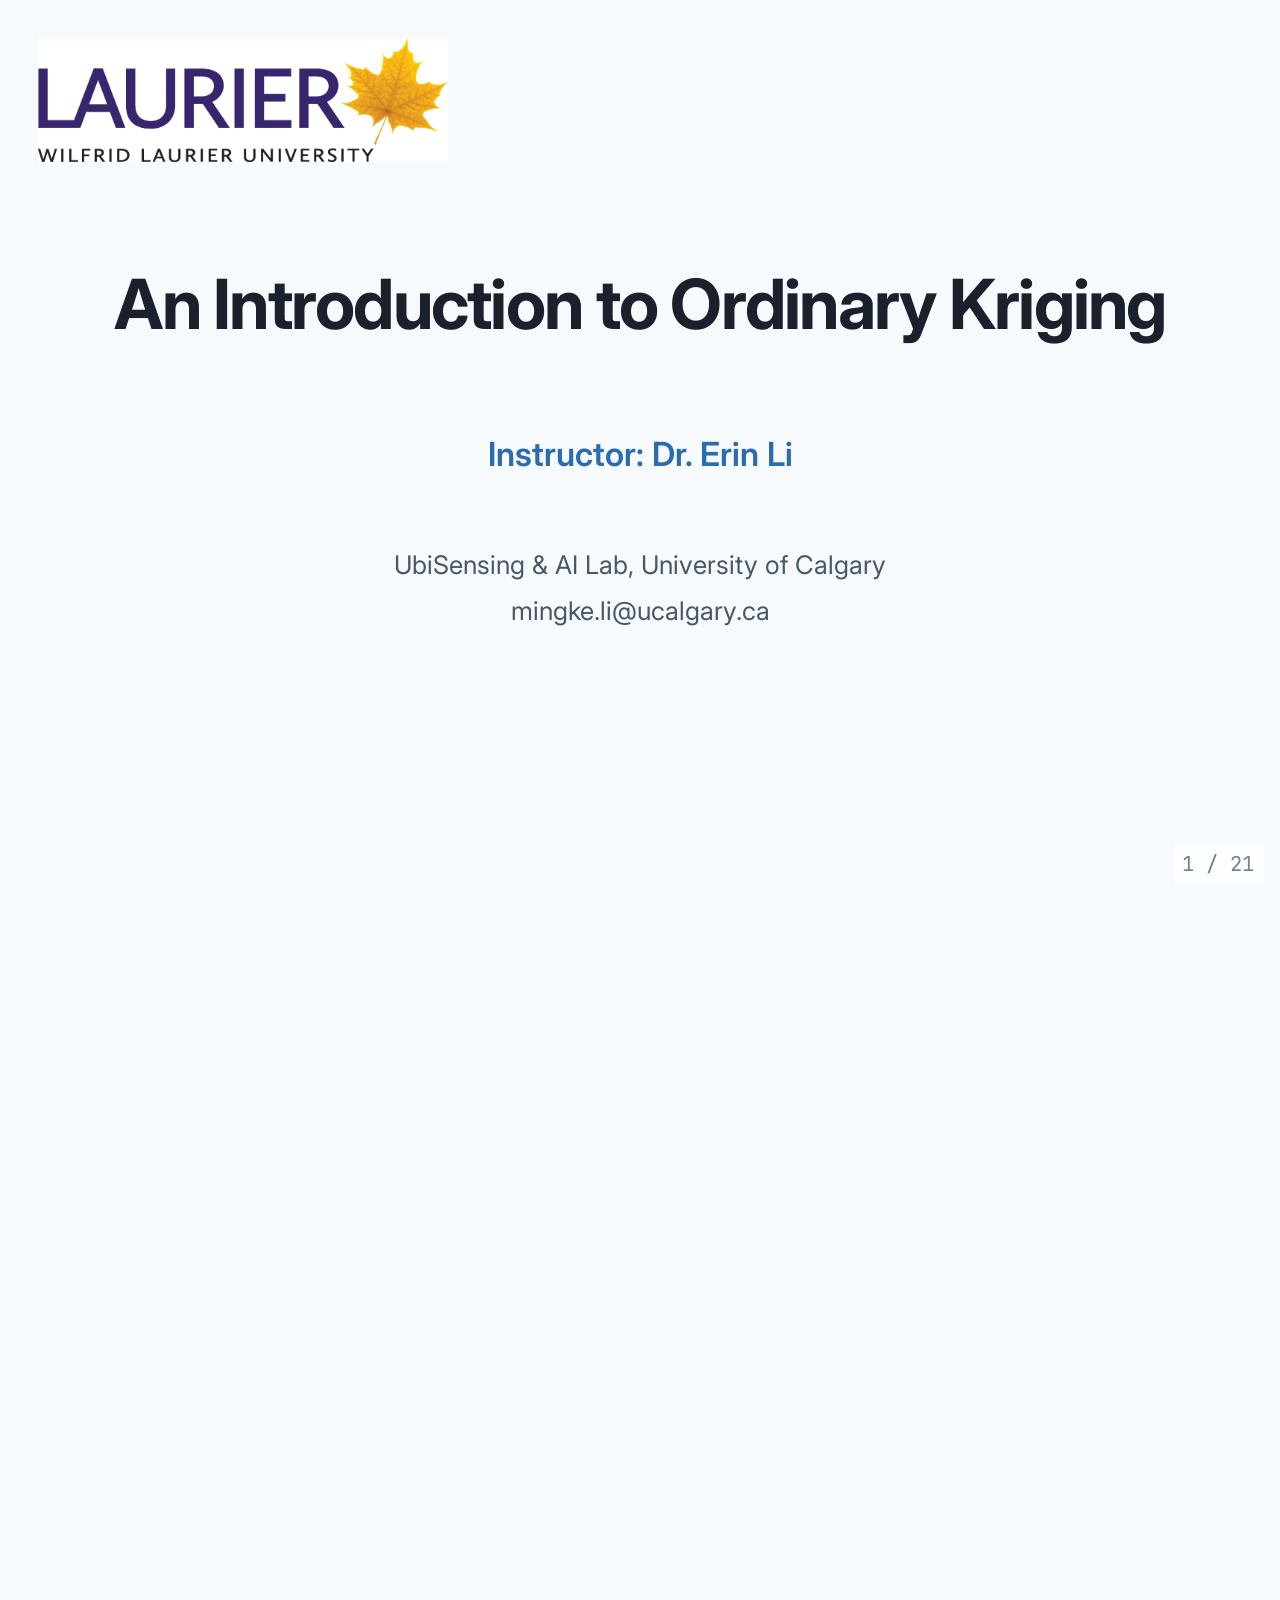
==== index.html @ 5238621f "Match PPTX theme: Inter font, palette (1A202C/2B6CB0/4A5568/F7FAFC), bump smallest fonts ~1.5x" ====
<!doctype html>
<html lang="en">
<head>
<meta charset="utf-8">
<meta name="viewport" content="width=device-width, initial-scale=1">
<title>An Introduction to Ordinary Kriging — Teaching Demo</title>
<link rel="preconnect" href="https://fonts.googleapis.com">
<link rel="preconnect" href="https://fonts.gstatic.com" crossorigin>
<link href="https://fonts.googleapis.com/css2?family=Inter:wght@300;400;500;600;700;800&family=JetBrains+Mono:wght@400;500;600&display=swap" rel="stylesheet">
<link rel="stylesheet" href="lib/theme.css">
<style>
  /* ===========================================
     VIEWPORT FITTING — each slide = one viewport, no scrolling within a slide.
     =========================================== */
  html { scroll-snap-type: y mandatory; scroll-behavior: smooth; }
  html, body { height: 100%; overflow-x: hidden; }

  :root {
    --slide-padding: clamp(2rem, 4vw, 4rem);
    --title-size: clamp(2.8rem, 7vw, 6rem);
    --h2-size: clamp(2.2rem, 4.6vw, 4rem);
    --h3-size: clamp(1.6rem, 2.6vw, 2.3rem);
    --body-size: clamp(1.45rem, 2vw, 2rem);
    --small-size: clamp(1.25rem, 1.6vw, 1.65rem);
    --content-gap: clamp(0.75rem, 1.8vw, 1.8rem);
  }
  body { font-family: 'Inter', sans-serif; font-size: var(--body-size); color: var(--ink); }

  .deck { position: relative; z-index: 2; }
  .slide {
    width: 100vw;
    height: 100vh;
    height: 100dvh;
    padding: var(--slide-padding);
    scroll-snap-align: start;
    display: flex;
    flex-direction: column;
    justify-content: center;
    overflow: hidden;
    position: relative;
  }
  .slide-content {
    flex: 1;
    display: flex;
    flex-direction: column;
    justify-content: center;
    max-height: 100%;
    overflow: hidden;
    gap: var(--content-gap);
  }

  h1.slide-title {
    font-family: 'Inter', sans-serif;
    font-weight: 700;
    font-size: var(--title-size);
    letter-spacing: -0.025em;
    color: var(--ink);
    margin: 0;
  }
  h1.slide-title em { font-style: normal; color: var(--ink); }
  h2.slide-heading {
    font-family: 'Inter', sans-serif;
    font-weight: 700;
    font-size: var(--h2-size);
    letter-spacing: -0.02em;
    color: var(--ink);
    margin: 0;
  }
  .eyebrow {
    font-family: 'Inter', sans-serif;
    font-size: var(--small-size);
    letter-spacing: 0.12em;
    text-transform: uppercase;
    color: var(--accent);
    font-weight: 600;
  }

  /* Bottom-right counter */
  .slide-counter {
    position: fixed;
    bottom: 1rem;
    right: 1rem;
    z-index: 50;
    font-family: 'JetBrains Mono', monospace;
    font-size: var(--small-size);
    color: var(--ink-mute);
    background: rgba(255, 255, 255, 0.7);
    padding: 0.25rem 0.6rem;
    border-radius: 4px;
    pointer-events: none;
  }
  @media (max-height: 500px) { .slide-counter { display: none; } }

  /* Reveal animations */
  .reveal {
    opacity: 0;
    transform: translateY(20px);
    transition: opacity 0.5s ease, transform 0.5s ease;
  }
  .slide.visible .reveal { opacity: 1; transform: translateY(0); }
  .slide.visible .reveal:nth-child(1) { transition-delay: 0.08s; }
  .slide.visible .reveal:nth-child(2) { transition-delay: 0.16s; }
  .slide.visible .reveal:nth-child(3) { transition-delay: 0.24s; }
  .slide.visible .reveal:nth-child(4) { transition-delay: 0.32s; }
  .slide.visible .reveal:nth-child(5) { transition-delay: 0.40s; }
  .slide.visible .reveal:nth-child(6) { transition-delay: 0.48s; }

  @media (prefers-reduced-motion: reduce) {
    html { scroll-behavior: auto; }
    .reveal { transition: opacity 0.2s ease; transform: none; }
  }

  /* Launch button shared style */
  .launch-button {
    display: inline-flex;
    align-items: center;
    gap: 0.5rem;
    font-family: 'Inter', sans-serif;
    font-size: var(--h3-size);
    font-weight: 600;
    background: var(--accent);
    color: var(--paper);
    border: none;
    padding: 0.85rem 1.6rem;
    border-radius: 6px;
    text-decoration: none;
    cursor: pointer;
    transition: transform 0.15s ease, box-shadow 0.15s ease, background 0.15s ease;
    box-shadow: 0 2px 8px rgba(29, 78, 216, 0.2);
  }
  .launch-button:hover {
    background: var(--accent-deep);
    transform: translateY(-2px);
    box-shadow: 0 6px 18px rgba(29, 78, 216, 0.3);
  }
</style>
</head>
<body>
<div class="deck">
  <!-- Slides will be added in tasks 11-21 below -->
  <!-- Slide 1: Title -->
  <section class="slide" id="slide-1">
    <img src="assets/img/laurier_logo.jpg" alt="Wilfrid Laurier University"
         class="reveal"
         style="position: absolute; top: clamp(1.5rem, 3vw, 3rem); left: clamp(1.5rem, 3vw, 3rem); width: clamp(280px, 32vw, 520px); height: auto; z-index: 3;">
    <div class="slide-content" style="align-items: center; text-align: center; justify-content: center;">
      <h1 class="reveal" style="font-family: 'Inter', sans-serif; font-weight: 700; font-size: clamp(2.2rem, 5.4vw, 5.4rem); color: var(--ink); margin: 0; letter-spacing: -0.025em; text-align: center; line-height: 1.1;">
        An Introduction to Ordinary Kriging
      </h1>
      <div class="reveal" style="margin-top: clamp(2.5rem, 5vw, 4.5rem); font-size: clamp(1.5rem, 2.6vw, 2.5rem); color: var(--accent); font-weight: 600;">
        Instructor: Dr. Erin Li
      </div>
      <div class="reveal" style="margin-top: clamp(1.5rem, 3vw, 2.5rem); font-size: clamp(1.3rem, 2vw, 1.9rem); color: var(--ink-soft); line-height: 1.8;">
        UbiSensing &amp; AI Lab, University of Calgary<br>
        mingke.li@ucalgary.ca
      </div>
    </div>
  </section>

  <!-- Slide 2: Hook -->
  <section class="slide" id="slide-2">
    <div class="slide-content" style="flex-direction: row; gap: 3rem; align-items: center;">
      <div style="flex: 1;">
        <h2 class="slide-heading reveal">How do we estimate rainfall where we don't observe it?</h2>
        <p class="reveal" style="font-size: var(--body-size); color: var(--ink-soft); margin-top: 1.2rem;">
          Is it enough to simply use the nearest stations? Should we only rely on distance,
          or are there deeper spatial patterns we need to consider?
        </p>
      </div>
      <div class="reveal" style="flex: 1;">
        <img src="assets/img/slide02_rain_stations.png" alt="Rainfall stations across a region" style="width: 100%; height: auto; max-height: 82vh; object-fit: contain; border-radius: 8px;">
      </div>
    </div>
  </section>

  <!-- Slide 3: Learning Outcomes -->
  <section class="slide" id="slide-3">
    <div class="slide-content">
      <div class="eyebrow reveal">By the end of today's lecture, you'll learn…</div>
      <div style="display: grid; grid-template-columns: repeat(3, 1fr); gap: 2rem; margin-top: 1.5rem;">
        <div class="reveal" style="text-align: center;">
          <img src="assets/img/slide03_what.svg" alt="What" style="width: 80%; max-width: 260px; height: auto;">
          <h3 style="font-family: 'Inter', sans-serif; font-size: var(--h3-size); margin-top: 1rem;">What Ordinary Kriging is</h3>
          <p style="font-size: var(--body-size); color: var(--ink-soft); margin-top: 0.5rem;">Understand the core concept of geostatistical interpolation</p>
        </div>
        <div class="reveal" style="text-align: center;">
          <img src="assets/img/slide03_why.svg" alt="Why" style="width: 80%; max-width: 260px; height: auto;">
          <h3 style="font-family: 'Inter', sans-serif; font-size: var(--h3-size); margin-top: 1rem;">Why we use it</h3>
          <p style="font-size: var(--body-size); color: var(--ink-soft); margin-top: 0.5rem;">See how spatial dependence improves prediction accuracy</p>
        </div>
        <div class="reveal" style="text-align: center;">
          <img src="assets/img/slide03_how.svg" alt="How" style="width: 80%; max-width: 260px; height: auto;">
          <h3 style="font-family: 'Inter', sans-serif; font-size: var(--h3-size); margin-top: 1rem;">How to apply it</h3>
          <p style="font-size: var(--body-size); color: var(--ink-soft); margin-top: 0.5rem;">Learn the workflow from variogram to prediction map</p>
        </div>
      </div>
      <div class="reveal" style="text-align: center; margin-top: 1.5rem; font-size: var(--small-size); color: var(--ink-mute); font-style: italic;">
        ** Lab Assignment 6
      </div>
    </div>
  </section>

  <!-- Slide 4: A Quick Review (IDW) -->
  <section class="slide" id="slide-4">
    <div class="slide-content" style="flex-direction: row; gap: 3rem; align-items: center;">
      <div style="flex: 1.2;">
        <div class="eyebrow reveal">A Quick Review</div>
        <h2 class="slide-heading reveal" style="margin-top: 0.5rem;">Spatial interpolation</h2>
        <p class="reveal" style="font-size: var(--body-size); color: var(--ink-soft); margin-top: 1rem;">
          The process of predicting unknown values at unsampled locations based on
          measurements from known locations.
        </p>
        <p class="reveal" style="font-size: var(--body-size); color: var(--ink-soft); margin-top: 0.8rem;">
          <strong>Deterministic interpolation</strong> estimates unknown values using mathematical rules
          based on nearby observations, relying on distance or smoothness assumptions.
        </p>
        <div class="reveal" style="margin-top: 1.2rem;">
          <div style="font-family: 'Inter', sans-serif; font-size: var(--small-size); letter-spacing: 0.1em; text-transform: uppercase; color: var(--ink-mute);">Common methods</div>
          <ul style="font-size: var(--body-size); color: var(--ink); margin-top: 0.4rem;">
            <li>Nearest Neighbor</li>
            <li>Bilinear</li>
            <li><strong>Inverse Distance Weighting (IDW)</strong> — Our baseline method</li>
          </ul>
          <div style="margin-top: 0.8rem; font-size: var(--small-size); color: var(--ink-mute); font-style: italic;">
            * IDW key assumption: distance alone determines similarity
          </div>
        </div>
      </div>
      <div class="reveal" style="flex: 1;">
        <img src="assets/img/slide04_idw.png" alt="IDW interpolation diagram" style="width: 100%; height: auto; max-height: 78vh; object-fit: contain;">
      </div>
    </div>
  </section>

  <!-- Slide 5: Why Distance Alone Is Not Enough -->
  <section class="slide" id="slide-5">
    <div class="slide-content" style="align-items: center; text-align: center;">
      <h2 class="slide-heading reveal">Why distance alone is not enough</h2>
      <div class="reveal" style="margin-top: 1.5rem;">
        <img src="assets/img/slide05_why_not.png" alt="Distance vs. similarity counter-example" style="max-width: 100%; max-height: 82vh; height: auto; object-fit: contain;">
      </div>
    </div>
  </section>

  <!-- Slide 6: What Is Kriging? (Origins) -->
  <section class="slide" id="slide-6">
    <div class="slide-content" style="flex-direction: row; gap: 3rem; align-items: center;">
      <div style="flex: 1.2;">
        <div class="eyebrow reveal">What is Kriging?</div>
        <h2 class="slide-heading reveal" style="margin-top: 0.5rem;">A method born from mining geostatistics</h2>
        <p class="reveal" style="font-size: var(--body-size); color: var(--ink-soft); margin-top: 1.2rem;">
          <strong>Origins:</strong> Named after Danie G. Krige, a South African mining engineer in the 1950s
          who developed it to estimate gold ore grades from sparse samples.
        </p>
        <p class="reveal" style="font-size: var(--body-size); color: var(--ink-soft); margin-top: 0.8rem;">
          Where IDW asks <em>how far away</em> each point is, Kriging asks <em>how spatially
          related</em> they are, <em>how similar</em> they are statistically, and how weights
          should be optimized to minimize prediction error.
        </p>
      </div>
      <div class="reveal" style="flex: 1;">
        <img src="assets/img/slide06_krige.jpg" alt="Danie Krige portrait or mining context" style="width: 100%; max-height: 78vh; height: auto; object-fit: contain;">
      </div>
    </div>
  </section>

  <!-- Slide 7: BLUP -->
  <section class="slide" id="slide-7">
    <div class="slide-content">
      <div class="eyebrow reveal">Kriging as BLUP</div>
      <h2 class="slide-heading reveal" style="margin-top: 0.4rem;">Best Linear Unbiased Prediction</h2>
      <p class="reveal" style="font-size: var(--body-size); color: var(--ink-soft); margin-top: 0.8rem; max-width: 70ch;">
        Kriging minimizes prediction error variance. Among all possible linear unbiased
        estimators, kriging gives the most precise estimate.
      </p>
      <div style="display: grid; grid-template-columns: repeat(3, 1fr); gap: 1.5rem; margin-top: 2rem;">
        <div class="reveal" style="padding: 1.5rem; background: var(--paper-soft); border-left: 3px solid var(--accent);">
          <div style="font-family: 'Inter', sans-serif; font-size: var(--h2-size); color: var(--accent); font-weight: 500;">Best</div>
          <p style="font-size: var(--body-size); color: var(--ink-soft); margin-top: 0.5rem;">
            Minimizes prediction error variance.
          </p>
        </div>
        <div class="reveal" style="padding: 1.5rem; background: var(--paper-soft); border-left: 3px solid var(--accent);">
          <div style="font-family: 'Inter', sans-serif; font-size: var(--h2-size); color: var(--accent); font-weight: 500;">Linear</div>
          <p style="font-size: var(--body-size); color: var(--ink-soft); margin-top: 0.5rem;">
            Prediction is a weighted sum of observed values, so Kriging remains
            mathematically interpretable.
          </p>
        </div>
        <div class="reveal" style="padding: 1.5rem; background: var(--paper-soft); border-left: 3px solid var(--accent);">
          <div style="font-family: 'Inter', sans-serif; font-size: var(--h2-size); color: var(--accent); font-weight: 500;">Unbiased</div>
          <p style="font-size: var(--body-size); color: var(--ink-soft); margin-top: 0.5rem;">
            Expected prediction error is zero — Kriging is statistically fair on average.
          </p>
        </div>
      </div>
    </div>
  </section>

  <!-- Slide 8: Ordinary Kriging Core Assumption -->
  <section class="slide" id="slide-8">
    <div class="slide-content">
      <div class="eyebrow reveal">Ordinary Kriging — Core Assumption</div>
      <h2 class="slide-heading reveal" style="margin-top: 0.4rem;">Unknown but constant local mean</h2>
      <p class="reveal" style="font-size: var(--body-size); color: var(--ink-soft); margin-top: 1rem; max-width: 75ch;">
        Ordinary Kriging assumes that within the local neighborhood of prediction, the
        underlying mean is constant but unknown.
      </p>
      <div style="display: grid; grid-template-columns: 1fr 1fr; gap: 2rem; margin-top: 1.5rem;">
        <div class="reveal" style="padding: 1.5rem; background: var(--paper-soft); border-radius: 6px;">
          <div style="font-family: 'JetBrains Mono', monospace; font-size: var(--h3-size); color: var(--accent-deep); text-align: center;">
            Z(s) = μ + ε(s)
          </div>
          <div style="font-size: var(--small-size); color: var(--ink-mute); margin-top: 1rem; line-height: 1.7;">
            <div><strong>Z(s)</strong> — observed value at location s</div>
            <div><strong>μ</strong> — unknown but locally constant mean</div>
            <div><strong>ε(s)</strong> — spatially correlated random component</div>
          </div>
        </div>
        <div class="reveal" style="font-size: var(--body-size); color: var(--ink-soft);">
          <p>
            Ordinary Kriging assumes <strong>local stability</strong> without requiring
            <strong>global uniformity</strong>. It avoids the unrealistic assumption of
            Simple Kriging (known global mean), while also avoiding the complexity of
            Universal Kriging (explicit trend modeling).
          </p>
        </div>
      </div>
    </div>
  </section>

  <!-- Slide 9: When Ordinary Kriging Is Appropriate -->
  <section class="slide" id="slide-9">
    <div class="slide-content">
      <h2 class="slide-heading reveal">When Ordinary Kriging is appropriate</h2>
      <div style="display: grid; grid-template-columns: repeat(2, 1fr); gap: 1.5rem; margin-top: 1.5rem;">
        <div class="reveal" style="padding: 1.2rem; background: var(--paper-soft); border-left: 3px solid var(--accent);">
          <div style="font-family: 'Inter', sans-serif; font-size: var(--h3-size); color: var(--accent); font-weight: 500;">A. Spatial autocorrelation exists</div>
          <p style="font-size: var(--body-size); color: var(--ink-soft); margin-top: 0.5rem;">
            Nearby points should be more similar than distant points.
          </p>
        </div>
        <div class="reveal" style="padding: 1.2rem; background: var(--paper-soft); border-left: 3px solid var(--accent);">
          <div style="font-family: 'Inter', sans-serif; font-size: var(--h3-size); color: var(--accent); font-weight: 500;">B. No strong large-scale trend</div>
          <p style="font-size: var(--body-size); color: var(--ink-soft); margin-top: 0.5rem;">
            A major directional trend (e.g., temperature decreasing steadily with altitude)
            will make Ordinary Kriging underperform.
          </p>
        </div>
        <div class="reveal" style="padding: 1.2rem; background: var(--paper-soft); border-left: 3px solid var(--accent);">
          <div style="font-family: 'Inter', sans-serif; font-size: var(--h3-size); color: var(--accent); font-weight: 500;">C. Sufficient sample density</div>
          <p style="font-size: var(--body-size); color: var(--ink-soft); margin-top: 0.5rem;">
            A meaningful variogram requires enough data to estimate spatial dependence reliably.
          </p>
        </div>
        <div class="reveal" style="padding: 1.2rem; background: var(--paper-soft); border-left: 3px solid var(--accent);">
          <div style="font-family: 'Inter', sans-serif; font-size: var(--h3-size); color: var(--accent); font-weight: 500;">D. Continuous variables</div>
          <p style="font-size: var(--body-size); color: var(--ink-soft); margin-top: 0.5rem;">
            Designed for continuous numeric variables (rainfall, temperature, soil moisture).
          </p>
        </div>
      </div>
    </div>
  </section>

  <!-- Slide 10: Quick Test (click-reveal) -->
  <section class="slide" id="slide-10">
    <div class="slide-content">
      <h2 class="slide-heading reveal">Quick test: would Ordinary Kriging work here?</h2>
      <div class="reveal" id="quick-test-wrap" style="cursor: pointer; margin-top: 1rem;">
        <table class="quick-test" style="width: 100%; border-collapse: collapse; font-size: var(--body-size);">
          <thead>
            <tr style="border-bottom: 2px solid var(--rule);">
              <th style="text-align: left; padding: 0.7rem; color: var(--ink-mute); font-weight: 600;">Scenario</th>
              <th style="text-align: left; padding: 0.7rem 1rem; color: var(--ink-mute); font-weight: 600; width: 7rem;">Ordinary Kriging?</th>
              <th style="text-align: left; padding: 0.7rem; color: var(--ink-mute); font-weight: 600;">Why</th>
            </tr>
          </thead>
          <tbody>
            <tr data-row="0" style="border-bottom: 1px solid var(--rule-soft);">
              <td style="padding: 0.7rem;">Regional temperature with altitude trend</td>
              <td class="qt-answer" style="padding: 0.7rem 1rem; color: #b91c1c; font-weight: 600; opacity: 0; visibility: hidden;">No</td>
              <td class="qt-why" style="padding: 0.7rem; color: var(--ink-soft); opacity: 0; visibility: hidden;">Strong altitude trend violates stationarity</td>
            </tr>
            <tr data-row="1" style="border-bottom: 1px solid var(--rule-soft);">
              <td style="padding: 0.7rem;">Land cover class</td>
              <td class="qt-answer" style="padding: 0.7rem 1rem; color: #b91c1c; font-weight: 600; opacity: 0; visibility: hidden;">No</td>
              <td class="qt-why" style="padding: 0.7rem; color: var(--ink-soft); opacity: 0; visibility: hidden;">Categorical variable rather than continuous</td>
            </tr>
            <tr data-row="2" style="border-bottom: 1px solid var(--rule-soft);">
              <td style="padding: 0.7rem;">Rainfall of a province with 3 weather stations</td>
              <td class="qt-answer" style="padding: 0.7rem 1rem; color: #b91c1c; font-weight: 600; opacity: 0; visibility: hidden;">No</td>
              <td class="qt-why" style="padding: 0.7rem; color: var(--ink-soft); opacity: 0; visibility: hidden;">Sample density too sparse for a reliable variogram</td>
            </tr>
            <tr data-row="3" style="border-bottom: 1px solid var(--rule-soft);">
              <td style="padding: 0.7rem;">Species presence / absence</td>
              <td class="qt-answer" style="padding: 0.7rem 1rem; color: #b91c1c; font-weight: 600; opacity: 0; visibility: hidden;">No</td>
              <td class="qt-why" style="padding: 0.7rem; color: var(--ink-soft); opacity: 0; visibility: hidden;">Binary variable rather than continuous</td>
            </tr>
            <tr data-row="4" style="border-bottom: 1px solid var(--rule-soft);">
              <td style="padding: 0.7rem;">Soil nutrients in an agricultural field</td>
              <td class="qt-answer" style="padding: 0.7rem 1rem; color: #15803d; font-weight: 600; opacity: 0; visibility: hidden;">Yes</td>
              <td class="qt-why" style="padding: 0.7rem; color: var(--ink-soft); opacity: 0; visibility: hidden;">Continuous, spatially autocorrelated, local mean plausible</td>
            </tr>
            <tr data-row="5">
              <td style="padding: 0.7rem;">Daily rainfall in one watershed</td>
              <td class="qt-answer" style="padding: 0.7rem 1rem; color: #15803d; font-weight: 600; opacity: 0; visibility: hidden;">Yes</td>
              <td class="qt-why" style="padding: 0.7rem; color: var(--ink-soft); opacity: 0; visibility: hidden;">Continuous, spatially autocorrelated, local mean plausible</td>
            </tr>
          </tbody>
        </table>
        <div id="quick-test-status" style="margin-top: 0.8rem; font-size: var(--small-size); color: var(--ink-mute); font-style: italic;">
          Click table to reveal answers — 0 / 6
        </div>
      </div>
    </div>
  </section>

  <!-- Slide 11: Step 1 — Data Exploration -->
  <section class="slide" id="slide-11">
    <div class="slide-content">
      <div class="eyebrow reveal">Step-by-Step Ordinary Kriging Workflow</div>
      <h2 class="slide-heading reveal" style="margin-top: 0.4rem;">Step 1 — Data exploration</h2>
      <p class="reveal" style="font-size: var(--body-size); color: var(--ink-soft); margin-top: 0.8rem;">
        Before kriging, thoroughly inspect the data to verify its assumptions.
      </p>
      <div style="display: grid; grid-template-columns: 1.7fr 1fr; gap: 2rem; margin-top: 1.2rem;">
        <table class="reveal" style="width: 100%; border-collapse: collapse; font-size: var(--body-size);">
          <thead>
            <tr style="border-bottom: 2px solid var(--rule);">
              <th style="text-align: left; padding: 0.6rem; color: var(--ink-mute); font-weight: 600;">Question</th>
              <th style="text-align: left; padding: 0.6rem; color: var(--ink-mute); font-weight: 600;">Why it matters</th>
            </tr>
          </thead>
          <tbody>
            <tr style="border-bottom: 1px solid var(--rule-soft);">
              <td style="padding: 0.55rem;">Are values continuous numeric data?</td>
              <td style="padding: 0.55rem; color: var(--ink-soft);">Kriging is designed for continuous variables</td>
            </tr>
            <tr style="border-bottom: 1px solid var(--rule-soft);">
              <td style="padding: 0.55rem;">Are there outliers?</td>
              <td style="padding: 0.55rem; color: var(--ink-soft);">Outliers can distort the variogram</td>
            </tr>
            <tr style="border-bottom: 1px solid var(--rule-soft);">
              <td style="padding: 0.55rem;">Is the distribution highly skewed?</td>
              <td style="padding: 0.55rem; color: var(--ink-soft);">Transformation may be needed</td>
            </tr>
            <tr style="border-bottom: 1px solid var(--rule-soft);">
              <td style="padding: 0.55rem;">Is there a spatial trend?</td>
              <td style="padding: 0.55rem; color: var(--ink-soft);">Strong trend may require universal kriging</td>
            </tr>
            <tr>
              <td style="padding: 0.55rem;">Are points clustered?</td>
              <td style="padding: 0.55rem; color: var(--ink-soft);">Clustering affects weights and variogram estimation</td>
            </tr>
          </tbody>
        </table>
        <div class="reveal" style="padding: 1.2rem; background: var(--paper-soft); border-radius: 6px;">
          <div style="font-family: 'Inter', sans-serif; font-size: var(--small-size); letter-spacing: 0.12em; text-transform: uppercase; color: var(--ink-mute);">Typical tools</div>
          <ul style="font-size: var(--body-size); color: var(--ink); margin-top: 0.6rem; padding-left: 1.2rem;">
            <li>Histogram</li>
            <li>Summary statistics</li>
            <li>Point map</li>
            <li>Trend analysis</li>
            <li>Outlier detection</li>
          </ul>
        </div>
      </div>
    </div>
  </section>

  <!-- Slide 12: Step 2 intuition -->
  <section class="slide" id="slide-12">
    <div class="slide-content" style="align-items: center; text-align: center;">
      <div class="eyebrow reveal">Step-by-Step Ordinary Kriging Workflow</div>
      <h2 class="slide-heading reveal" style="margin-top: 0.4rem;">Step 2 — Empirical semivariogram</h2>
      <p class="reveal" style="font-size: var(--body-size); color: var(--ink-soft); margin-top: 1.2rem; max-width: 60ch;">
        If two locations are close, their values should usually be more similar — lower
        semivariance. As distance increases, values become less similar, and semivariance
        tends to increase.
      </p>
      <p class="reveal" style="font-size: var(--body-size); color: var(--ink-soft); margin-top: 0.8rem; max-width: 60ch; font-style: italic;">
        That relationship becomes the statistical foundation for how Kriging assigns weights.
      </p>
    </div>
  </section>

  <!-- Slide 13: Anatomy — Nugget / Range / Sill -->
  <section class="slide" id="slide-13">
    <div class="slide-content">
      <h2 class="slide-heading reveal">Anatomy of an empirical semivariogram</h2>
      <div style="display: grid; grid-template-columns: 1.3fr 1fr; gap: 2rem; margin-top: 1.2rem; align-items: center;">
        <div class="reveal">
          <img src="assets/img/slide13_anatomy.png" alt="Semivariogram with nugget, range, sill labeled" style="width: 100%; max-height: 75vh; object-fit: contain;">
        </div>
        <div style="display: flex; flex-direction: column; gap: 0.8rem;">
          <div class="reveal" style="padding: 1rem; background: var(--paper-soft); border-left: 3px solid var(--accent);">
            <div style="font-family: 'Inter', sans-serif; font-size: var(--h3-size); color: var(--accent); font-weight: 500;">Nugget</div>
            <p style="font-size: var(--body-size); color: var(--ink-soft); margin-top: 0.3rem;">
              Value at or near origin (h=0). Represents measurement error or microscale variation.
            </p>
          </div>
          <div class="reveal" style="padding: 1rem; background: var(--paper-soft); border-left: 3px solid var(--accent);">
            <div style="font-family: 'Inter', sans-serif; font-size: var(--h3-size); color: var(--accent); font-weight: 500;">Range</div>
            <p style="font-size: var(--body-size); color: var(--ink-soft); margin-top: 0.3rem;">
              Distance where the curve levels off. Beyond this distance, points are effectively uncorrelated.
            </p>
          </div>
          <div class="reveal" style="padding: 1rem; background: var(--paper-soft); border-left: 3px solid var(--accent);">
            <div style="font-family: 'Inter', sans-serif; font-size: var(--h3-size); color: var(--accent); font-weight: 500;">Sill</div>
            <p style="font-size: var(--body-size); color: var(--ink-soft); margin-top: 0.3rem;">
              Plateau value. Approximate total variance of the data.
            </p>
          </div>
        </div>
      </div>
    </div>
  </section>

  <!-- Slide 14: 3×3 Worked Example launch -->
  <section class="slide" id="slide-14">
    <div class="slide-content">
      <div class="eyebrow reveal">Worked example</div>
      <h2 class="slide-heading reveal" style="margin-top: 0.4rem;">A 3×3 rainfall grid, calculated by hand</h2>
      <div style="display: grid; grid-template-columns: 1fr 1fr; gap: 3rem; margin-top: 1.5rem; align-items: center;">
        <!-- Static SVG 3×3 grid with the lecture values 14/16/18, 12/14/17, 10/13/15 -->
        <div class="reveal" style="display: flex; justify-content: center;">
          <svg viewBox="0 0 240 240" width="100%" style="max-width: 360px; background: var(--paper-soft); border: 1px solid var(--rule);">
            <g font-family="Manrope, sans-serif" font-size="32" font-weight="500" text-anchor="middle" fill="var(--ink)">
              <rect x="0"   y="0"   width="80" height="80" fill="var(--paper)" stroke="var(--rule)" stroke-width="1"/>
              <text x="40" y="50">14</text>
              <rect x="80"  y="0"   width="80" height="80" fill="var(--paper)" stroke="var(--rule)" stroke-width="1"/>
              <text x="120" y="50">16</text>
              <rect x="160" y="0"   width="80" height="80" fill="var(--paper)" stroke="var(--rule)" stroke-width="1"/>
              <text x="200" y="50">18</text>
              <rect x="0"   y="80"  width="80" height="80" fill="var(--paper)" stroke="var(--rule)" stroke-width="1"/>
              <text x="40" y="130">12</text>
              <rect x="80"  y="80"  width="80" height="80" fill="var(--paper)" stroke="var(--rule)" stroke-width="1"/>
              <text x="120" y="130">14</text>
              <rect x="160" y="80"  width="80" height="80" fill="var(--paper)" stroke="var(--rule)" stroke-width="1"/>
              <text x="200" y="130">17</text>
              <rect x="0"   y="160" width="80" height="80" fill="var(--paper)" stroke="var(--rule)" stroke-width="1"/>
              <text x="40" y="210">10</text>
              <rect x="80"  y="160" width="80" height="80" fill="var(--paper)" stroke="var(--rule)" stroke-width="1"/>
              <text x="120" y="210">13</text>
              <rect x="160" y="160" width="80" height="80" fill="var(--paper)" stroke="var(--rule)" stroke-width="1"/>
              <text x="200" y="210">15</text>
            </g>
          </svg>
        </div>
        <div>
          <p class="reveal" style="font-size: var(--body-size); color: var(--ink-soft);">
            Let's walk through the calculation pair-by-pair: enumerate horizontal pairs,
            vertical pairs, then diagonal pairs at h=√2 and h=2, compute γ(h), and place
            each point on the semivariogram.
          </p>
          <p class="reveal" style="font-size: var(--small-size); color: var(--ink-mute); margin-top: 0.6rem; font-style: italic;">
            Each grid cell is 1 unit apart.
          </p>
          <div class="reveal" style="margin-top: 1.5rem;">
            <a href="three.html" target="_blank" rel="noopener" class="launch-button">
              Launch 3×3 walkthrough →
            </a>
          </div>
        </div>
      </div>
    </div>
  </section>

  <!-- Slide 15: Step 3 — Fit Theoretical Semivariogram Model + 10×10 launch -->
  <section class="slide" id="slide-15">
    <div class="slide-content">
      <div class="eyebrow reveal">Step-by-Step Ordinary Kriging Workflow</div>
      <h2 class="slide-heading reveal" style="margin-top: 0.4rem;">Step 3 — Fit a theoretical semivariogram model</h2>
      <p class="reveal" style="font-size: var(--body-size); color: var(--ink-soft); margin-top: 0.6rem;">
        An empirical semivariogram is a scatter of observed γ values — for Kriging we need
        a smooth, mathematically defined curve.
      </p>
      <div style="display: grid; grid-template-columns: repeat(3, 1fr); gap: 1.2rem; margin-top: 1.5rem;">
        <!-- Spherical -->
        <div class="reveal" style="padding: 1rem; background: var(--paper-soft); border-radius: 6px;">
          <div style="display: flex; justify-content: space-between; align-items: center;">
            <div style="font-family: 'Inter', sans-serif; font-size: var(--h3-size); color: var(--accent); font-weight: 500;">Spherical</div>
            <svg viewBox="0 0 80 40" width="80" height="40" aria-hidden="true">
              <!-- Spherical: rises then caps -->
              <path d="M 4 36 Q 16 12 38 8 L 76 8" fill="none" stroke="var(--accent)" stroke-width="1.5" stroke-linecap="round"/>
            </svg>
          </div>
          <div style="font-size: var(--small-size); color: var(--ink-mute); letter-spacing: 0.08em; text-transform: uppercase; margin-top: 0.5rem;">Best used when</div>
          <ul style="font-size: var(--body-size); color: var(--ink-soft); margin-top: 0.4rem; padding-left: 1.1rem; line-height: 1.4;">
            <li>Spatial similarity decreases steadily then stops beyond a certain distance</li>
            <li>General-purpose environmental data</li>
          </ul>
        </div>
        <!-- Exponential -->
        <div class="reveal" style="padding: 1rem; background: var(--paper-soft); border-radius: 6px;">
          <div style="display: flex; justify-content: space-between; align-items: center;">
            <div style="font-family: 'Inter', sans-serif; font-size: var(--h3-size); color: var(--accent); font-weight: 500;">Exponential</div>
            <svg viewBox="0 0 80 40" width="80" height="40" aria-hidden="true">
              <!-- Exponential: asymptotic approach -->
              <path d="M 4 36 C 12 36 24 10 76 8" fill="none" stroke="var(--accent)" stroke-width="1.5" stroke-linecap="round"/>
            </svg>
          </div>
          <div style="font-size: var(--small-size); color: var(--ink-mute); letter-spacing: 0.08em; text-transform: uppercase; margin-top: 0.5rem;">Best used when</div>
          <ul style="font-size: var(--body-size); color: var(--ink-soft); margin-top: 0.4rem; padding-left: 1.1rem; line-height: 1.4;">
            <li>Nearby points may differ substantially</li>
            <li>Patchy or irregular variables</li>
            <li>Air pollution, contaminant spread</li>
          </ul>
        </div>
        <!-- Gaussian -->
        <div class="reveal" style="padding: 1rem; background: var(--paper-soft); border-radius: 6px;">
          <div style="display: flex; justify-content: space-between; align-items: center;">
            <div style="font-family: 'Inter', sans-serif; font-size: var(--h3-size); color: var(--accent); font-weight: 500;">Gaussian</div>
            <svg viewBox="0 0 80 40" width="80" height="40" aria-hidden="true">
              <!-- Gaussian: flat origin, S-curve -->
              <path d="M 4 36 C 4 36 20 36 36 18 C 52 4 60 8 76 8" fill="none" stroke="var(--accent)" stroke-width="1.5" stroke-linecap="round"/>
            </svg>
          </div>
          <div style="font-size: var(--small-size); color: var(--ink-mute); letter-spacing: 0.08em; text-transform: uppercase; margin-top: 0.5rem;">Best used when</div>
          <ul style="font-size: var(--body-size); color: var(--ink-soft); margin-top: 0.4rem; padding-left: 1.1rem; line-height: 1.4;">
            <li>Spatial processes change smoothly over space</li>
            <li>Highly continuous surfaces</li>
            <li>Temperature, groundwater surfaces</li>
          </ul>
        </div>
      </div>
      <div class="reveal" style="text-align: center; margin-top: 1.5rem;">
        <a href="ten.html" target="_blank" rel="noopener" class="launch-button">
          Launch 10×10 + model picker →
        </a>
      </div>
    </div>
  </section>

  <!-- Slide 16: Step 4 — Build the Kriging Matrix (A/B/C/D, no equations) -->
  <section class="slide" id="slide-16">
    <div class="slide-content">
      <div class="eyebrow reveal">Step-by-Step Ordinary Kriging Workflow</div>
      <h2 class="slide-heading reveal" style="margin-top: 0.4rem;">Step 4 — Build the kriging matrix and solve weights</h2>
      <div class="reveal" style="font-size: var(--small-size); color: var(--ink-mute); margin-top: 0.5rem;">
        <strong>Inputs used:</strong> the fitted variogram model, sample-to-sample distances, and sample-to-target distances.
      </div>
      <div style="display: grid; grid-template-columns: 1fr 1fr; gap: 1.2rem; margin-top: 1.2rem;">
        <div class="reveal" style="padding: 1.2rem; background: var(--paper-soft); border-left: 3px solid var(--accent);">
          <div style="font-family: 'Inter', sans-serif; font-size: var(--h3-size); color: var(--accent); font-weight: 500;">A. Calculate semivariance / covariance</div>
          <ul style="font-size: var(--body-size); color: var(--ink-soft); margin-top: 0.4rem; padding-left: 1.1rem;">
            <li>Between all sample points</li>
            <li>Between sample points and the target point</li>
          </ul>
        </div>
        <div class="reveal" style="padding: 1.2rem; background: var(--paper-soft); border-left: 3px solid var(--accent);">
          <div style="font-family: 'Inter', sans-serif; font-size: var(--h3-size); color: var(--accent); font-weight: 500;">B. Build the kriging system</div>
          <p style="font-size: var(--body-size); color: var(--ink-soft); margin-top: 0.4rem;">
            Spatial-relationship matrix plus an unbiasedness constraint row and column.
          </p>
        </div>
        <div class="reveal" style="padding: 1.2rem; background: var(--paper-soft); border-left: 3px solid var(--accent);">
          <div style="font-family: 'Inter', sans-serif; font-size: var(--h3-size); color: var(--accent); font-weight: 500;">C. Apply unbiasedness constraint</div>
        </div>
        <div class="reveal" style="padding: 1.2rem; background: var(--paper-soft); border-left: 3px solid var(--accent);">
          <div style="font-family: 'Inter', sans-serif; font-size: var(--h3-size); color: var(--accent); font-weight: 500;">D. Solve for weights</div>
        </div>
      </div>
    </div>
  </section>

  <!-- Slide 17: Step 5 — Prediction Surface Generation (combined map figure) -->
  <section class="slide" id="slide-17">
    <div class="slide-content">
      <div class="eyebrow reveal">Step-by-Step Ordinary Kriging Workflow</div>
      <h2 class="slide-heading reveal" style="margin-top: 0.4rem;">Step 5 — Prediction surface generation</h2>
      <div class="reveal" style="margin-top: 1rem; text-align: center;">
        <img src="assets/img/slide17_prediction_uncertainty.png" alt="Prediction surface (left) and uncertainty surface (right)" style="max-width: 100%; max-height: 62vh; object-fit: contain;">
      </div>
      <div style="display: grid; grid-template-columns: 1fr 1fr; gap: 2rem; margin-top: 1rem; padding: 0 1rem;">
        <p class="reveal" style="font-size: var(--body-size); color: var(--ink-soft); text-align: center;">
          <strong>Left — predicted values:</strong> estimated values mapped across the entire study area; the interpolated "best guess" map.
        </p>
        <p class="reveal" style="font-size: var(--body-size); color: var(--ink-soft); text-align: center;">
          <strong>Right — uncertainty:</strong> map of prediction uncertainty, highlighting where the model is confident vs. uncertain.
        </p>
      </div>
    </div>
  </section>

  <!-- Slide 18: Step 6 — Validation (LOOCV) -->
  <section class="slide" id="slide-18">
    <div class="slide-content">
      <div class="eyebrow reveal">Step-by-Step Ordinary Kriging Workflow</div>
      <h2 class="slide-heading reveal" style="margin-top: 0.4rem;">Step 6 — Validation</h2>
      <p class="reveal" style="font-size: var(--body-size); color: var(--ink-soft); margin-top: 0.6rem;">
        Evaluate whether the kriging model performs well. A common approach is
        <strong>leave-one-out cross-validation</strong>:
      </p>
      <div style="display: grid; grid-template-columns: 1fr 1fr; gap: 2rem; margin-top: 1rem;">
        <div class="reveal">
          <div style="font-family: 'Inter', sans-serif; font-size: var(--small-size); letter-spacing: 0.12em; text-transform: uppercase; color: var(--ink-mute);">Steps</div>
          <ol style="font-size: var(--body-size); color: var(--ink); margin-top: 0.5rem; padding-left: 1.3rem; line-height: 1.7;">
            <li>Remove one observed point</li>
            <li>Predict its value using the remaining points</li>
            <li>Compare predicted vs. observed value</li>
            <li>Repeat for all points</li>
          </ol>
        </div>
        <div class="reveal">
          <table style="width: 100%; border-collapse: collapse; font-size: var(--body-size);">
            <thead>
              <tr style="border-bottom: 2px solid var(--rule);">
                <th style="text-align: left; padding: 0.5rem; color: var(--ink-mute); font-weight: 600;">Metric</th>
                <th style="text-align: left; padding: 0.5rem; color: var(--ink-mute); font-weight: 600;">Desired result</th>
              </tr>
            </thead>
            <tbody>
              <tr style="border-bottom: 1px solid var(--rule-soft);">
                <td style="padding: 0.45rem;">Mean Error</td>
                <td style="padding: 0.45rem; color: var(--ink-soft);">Close to 0</td>
              </tr>
              <tr style="border-bottom: 1px solid var(--rule-soft);">
                <td style="padding: 0.45rem;">Root Mean Square Error</td>
                <td style="padding: 0.45rem; color: var(--ink-soft);">As small as possible</td>
              </tr>
              <tr style="border-bottom: 1px solid var(--rule-soft);">
                <td style="padding: 0.45rem;">Mean Standardized Error</td>
                <td style="padding: 0.45rem; color: var(--ink-soft);">Close to 0</td>
              </tr>
              <tr style="border-bottom: 1px solid var(--rule-soft);">
                <td style="padding: 0.45rem;">Root Mean Sq. Standardized Error</td>
                <td style="padding: 0.45rem; color: var(--ink-soft);">Close to 1</td>
              </tr>
              <tr>
                <td style="padding: 0.45rem;">Prediction error map</td>
                <td style="padding: 0.45rem; color: var(--ink-soft);">No strong spatial pattern</td>
              </tr>
            </tbody>
          </table>
        </div>
      </div>
    </div>
  </section>

  <!-- Slide 19: Different Types of Kriging (moved here per user note) -->
  <section class="slide" id="slide-19">
    <div class="slide-content">
      <h2 class="slide-heading reveal">Different types of Kriging</h2>
      <table class="reveal" style="width: 100%; border-collapse: collapse; font-size: var(--body-size); margin-top: 1.2rem;">
        <thead>
          <tr style="border-bottom: 2px solid var(--rule);">
            <th style="text-align: left; padding: 0.65rem; color: var(--ink-mute); font-weight: 600;">Type</th>
            <th style="text-align: left; padding: 0.65rem; color: var(--ink-mute); font-weight: 600;">Mean assumption</th>
            <th style="text-align: left; padding: 0.65rem; color: var(--ink-mute); font-weight: 600;">Best for</th>
          </tr>
        </thead>
        <tbody>
          <tr style="border-bottom: 1px solid var(--rule-soft);">
            <td style="padding: 0.55rem;">Simple Kriging</td>
            <td style="padding: 0.55rem; color: var(--ink-soft);">Known constant</td>
            <td style="padding: 0.55rem; color: var(--ink-soft);">Rare theoretical cases</td>
          </tr>
          <tr style="border-bottom: 1px solid var(--rule-soft); background: var(--accent-pale);">
            <td style="padding: 0.55rem; font-weight: 600;">Ordinary Kriging ★</td>
            <td style="padding: 0.55rem;">Unknown local constant</td>
            <td style="padding: 0.55rem;">Most common interpolation</td>
          </tr>
          <tr style="border-bottom: 1px solid var(--rule-soft);">
            <td style="padding: 0.55rem;">Universal Kriging</td>
            <td style="padding: 0.55rem; color: var(--ink-soft);">Trend / drift present</td>
            <td style="padding: 0.55rem; color: var(--ink-soft);">Large-scale gradients</td>
          </tr>
          <tr style="border-bottom: 1px solid var(--rule-soft);">
            <td style="padding: 0.55rem;">Indicator Kriging</td>
            <td style="padding: 0.55rem; color: var(--ink-soft);">Binary or threshold probabilities</td>
            <td style="padding: 0.55rem; color: var(--ink-soft);">Probability mapping</td>
          </tr>
          <tr>
            <td style="padding: 0.55rem;">Co-Kriging</td>
            <td style="padding: 0.55rem; color: var(--ink-soft);">Multiple correlated variables</td>
            <td style="padding: 0.55rem; color: var(--ink-soft);">Multi-source prediction</td>
          </tr>
        </tbody>
      </table>
    </div>
  </section>

  <!-- Slide 20: Lab Assignment 6 + PDF button -->
  <section class="slide" id="slide-20">
    <div class="slide-content" style="align-items: center; text-align: center;">
      <h2 class="slide-heading reveal">Lab Assignment 6</h2>
      <p class="reveal" style="font-size: var(--h3-size); color: var(--ink-soft); margin-top: 1rem; max-width: 60ch;">
        Move from theory into practice: hands-on Ordinary Kriging in ArcGIS Pro to
        reinforce today's lecture.
      </p>
      <div class="reveal" style="margin-top: 2rem;">
        <a href="assets/lab/Ordinary-Kriging-Laurier-Lab-EL_2026_05_26.pdf" target="_blank" rel="noopener" class="launch-button">
          Open Lab Assignment 6 (PDF) →
        </a>
      </div>
    </div>
  </section>

  <!-- Slide 21: Resources -->
  <section class="slide" id="slide-21">
    <div class="slide-content">
      <h2 class="slide-heading reveal">Resources</h2>
      <ul class="reveal" style="font-size: var(--body-size); color: var(--ink); line-height: 1.7; margin-top: 1rem; padding-left: 1.4rem;">
        <li>Burrough, P. A., McDonnell, R. A., &amp; Lloyd, C. D. (2015). <em>Principles of Geographical Information Systems</em> (3rd ed.). Oxford University Press.</li>
        <li>Cressie, N. A. C. (1993). <em>Statistics for Spatial Data</em> (rev. ed.). Wiley.</li>
        <li>Isaaks, E. H., &amp; Srivastava, R. M. (1989). <em>An Introduction to Applied Geostatistics</em>. Oxford University Press.</li>
        <li>Li, J., &amp; Heap, A. D. (2008). A review of spatial interpolation methods for environmental scientists. <em>Geoscience Australia, Record 2008/23</em>, 1–137.</li>
        <li>Tobler, W. R. (1970). A computer movie simulating urban growth in the Detroit region. <em>Economic Geography, 46</em>(2), 234–240.</li>
        <li>Webster, R., &amp; Oliver, M. A. (2007). <em>Geostatistics for Environmental Scientists</em> (2nd ed.). Wiley.</li>
      </ul>
    </div>
  </section>
</div>

<div class="slide-counter" id="slide-counter">1 / 21</div>

<script>
// ===========================================
// SLIDE DECK CONTROLLER
// - Scroll-snap drives slide-by-slide
// - IntersectionObserver marks the active slide .visible (triggers .reveal animations)
//   and updates the counter
// - Keyboard: arrows / space / PgUp / PgDn / Home / End
// - f: toggle fullscreen
// ===========================================
(function() {
  const slides = Array.from(document.querySelectorAll('.slide'));
  const counter = document.getElementById('slide-counter');
  const total = slides.length;
  let activeIdx = 0;

  // IntersectionObserver: when a slide is ≥50% in view, mark it .visible and active.
  const io = new IntersectionObserver((entries) => {
    entries.forEach(e => {
      if (e.isIntersecting && e.intersectionRatio >= 0.5) {
        const idx = slides.indexOf(e.target);
        if (idx >= 0) {
          activeIdx = idx;
          slides.forEach((s, i) => s.classList.toggle('visible', i === idx));
          counter.textContent = `${idx + 1} / ${total}`;
        }
      }
    });
  }, { threshold: [0.5] });
  slides.forEach(s => io.observe(s));

  // Scroll to a specific slide.
  function goTo(idx) {
    const target = Math.max(0, Math.min(total - 1, idx));
    slides[target].scrollIntoView({ behavior: 'smooth', block: 'start' });
  }

  // Keyboard handlers.
  window.addEventListener('keydown', (e) => {
    // Don't intercept while typing in form fields (defensive — none in the deck yet).
    const t = e.target;
    if (t && (t.tagName === 'INPUT' || t.tagName === 'TEXTAREA' || t.tagName === 'SELECT')) return;

    if (e.key === 'ArrowRight' || e.key === 'ArrowDown' || e.key === 'PageDown' ||
        (e.key === ' ' && !e.shiftKey)) {
      e.preventDefault(); goTo(activeIdx + 1);
    } else if (e.key === 'ArrowLeft' || e.key === 'ArrowUp' || e.key === 'PageUp' ||
               (e.key === ' ' && e.shiftKey)) {
      e.preventDefault(); goTo(activeIdx - 1);
    } else if (e.key === 'Home') {
      e.preventDefault(); goTo(0);
    } else if (e.key === 'End') {
      e.preventDefault(); goTo(total - 1);
    } else if (e.key === 'f' || e.key === 'F') {
      e.preventDefault();
      if (document.fullscreenElement) document.exitFullscreen();
      else document.documentElement.requestFullscreen();
    }
  });

  // Slide 10 — Quick Test click-reveal.
  // Reveal next hidden row's ? + Why cells on each click of the table area.
  // State persists within the session (held in this closure).
  const qtWrap = document.getElementById('quick-test-wrap');
  const qtStatus = document.getElementById('quick-test-status');
  let qtRevealed = 0;
  const QT_TOTAL = 6;
  if (qtWrap) {
    qtWrap.addEventListener('click', () => {
      if (qtRevealed >= QT_TOTAL) return;
      const row = qtWrap.querySelector('tr[data-row="' + qtRevealed + '"]');
      if (row) {
        row.querySelectorAll('.qt-answer, .qt-why').forEach(cell => {
          cell.style.transition = 'opacity 0.25s ease';
          cell.style.visibility = 'visible';
          cell.style.opacity = '1';
        });
      }
      qtRevealed += 1;
      qtStatus.textContent = 'Click table to reveal answers — ' + qtRevealed + ' / ' + QT_TOTAL;
    });
  }
})();
</script>
</body>
</html>
---- lib/theme.css ----
/* lib/theme.css — shared palette + base styles for three.html, ten.html, and index.html (deck).
   Edit palette here and all three files pick it up. */

:root {
  /* Palette matched to the source PowerPoint (Inter on near-white). */
  --paper: #ffffff;
  --paper-soft: #f7fafc;       /* PPT page background */
  --paper-deep: #edf2f7;
  --ink: #1a202c;              /* PPT title / heading text */
  --ink-soft: #4a5568;          /* PPT body / explanatory text */
  --ink-mute: #718096;
  --rule: #cbd5e0;
  --rule-soft: #e2e8f0;
  --accent: #2b6cb0;            /* PPT accent blue */
  --accent-deep: #2c5282;
  --accent-pale: #ebf4fb;
  --sage: #0891b2;
  --unknown: #94a3b8;
}

* { box-sizing: border-box; }
html, body { margin: 0; padding: 0; }
body {
  background: var(--paper-soft);
  color: var(--ink);
  font-family: 'Inter', sans-serif;
  font-size: 17px;
  line-height: 1.55;
  min-height: 100vh;
}
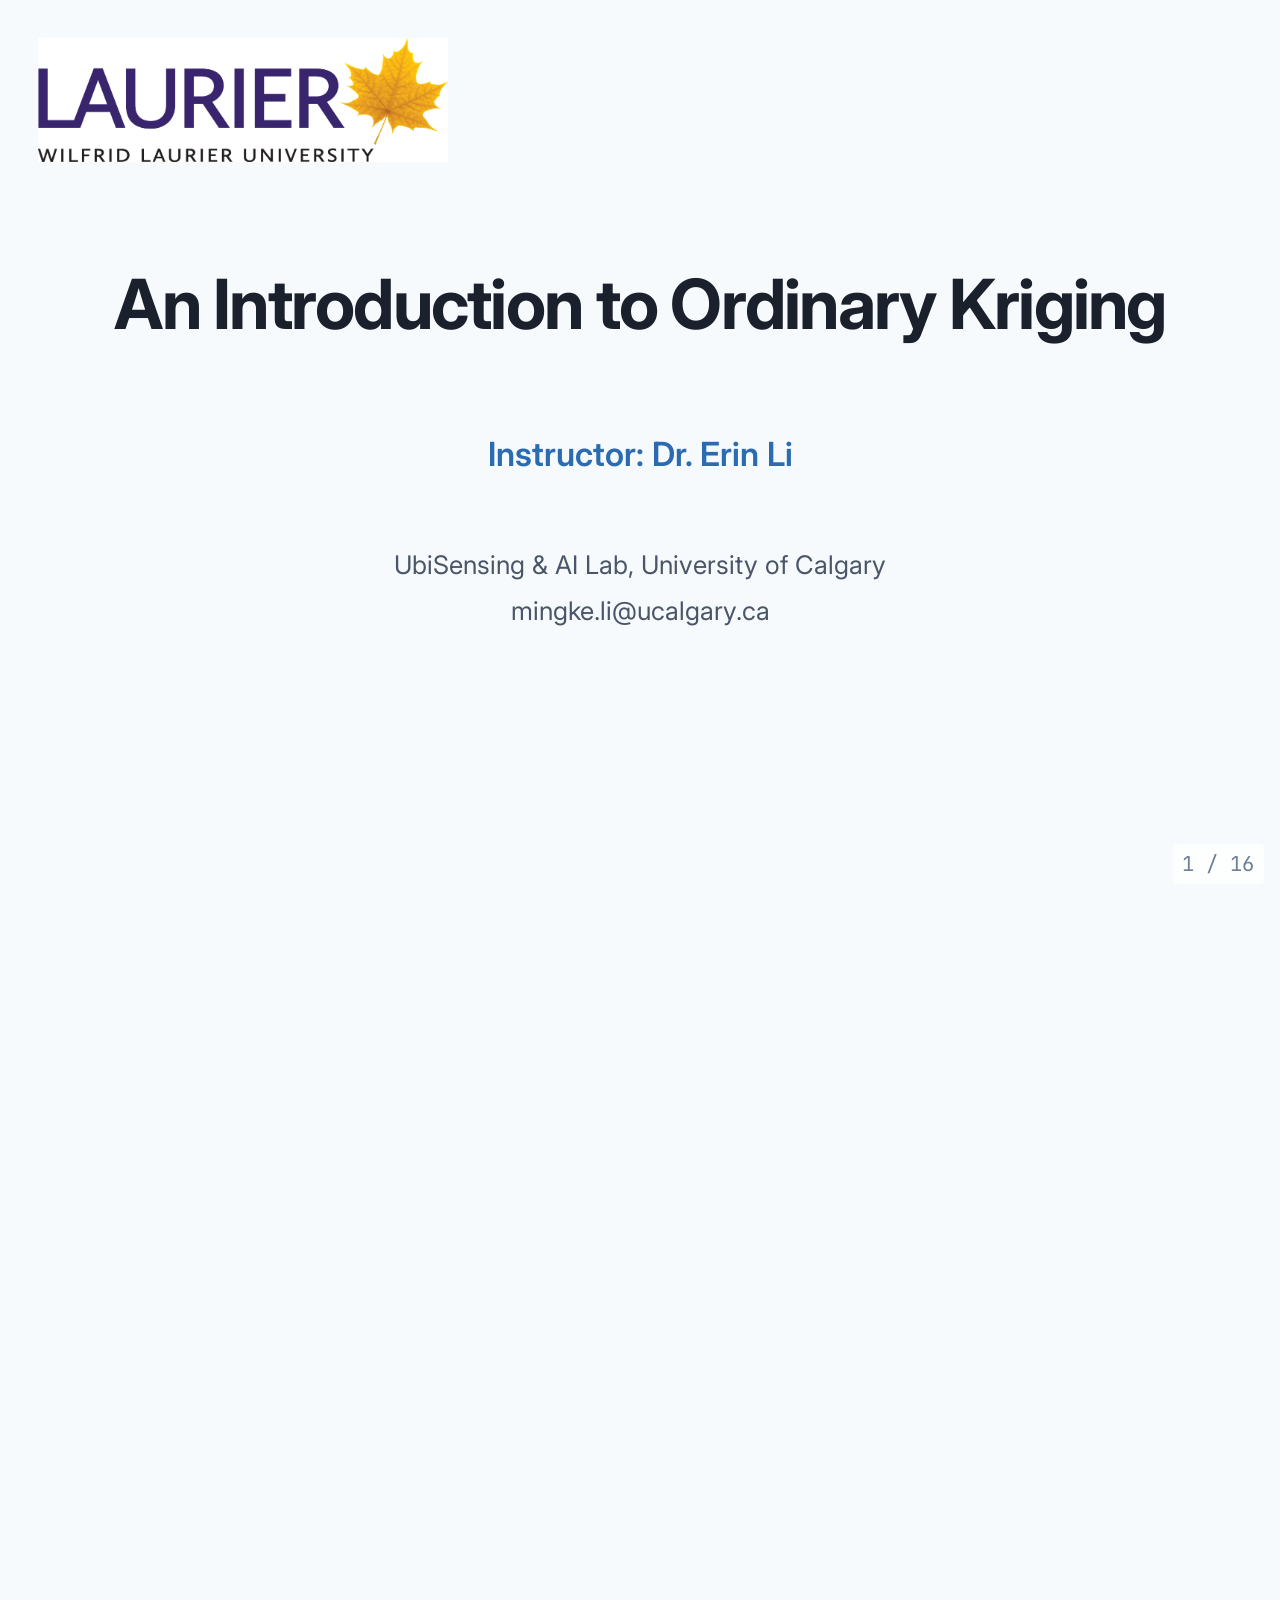
==== commit fe91e67f: "Trim deck to 16 slides; rework slides 2-15 for PPTX parity - Slide 2 / 5: title centered on top, ima" ====
--- a/index.html
+++ b/index.html
@@ -133,6 +133,31 @@
     transform: translateY(-2px);
     box-shadow: 0 6px 18px rgba(29, 78, 216, 0.3);
   }
+  .kf-eq .kf-part {
+    cursor: pointer;
+    padding: 0.1em 0.25em;
+    border-radius: 4px;
+    transition: color 0.2s ease, background 0.2s ease, opacity 0.2s ease;
+  }
+  .kf-eq:has(.kf-part:hover) .kf-part:not(:hover) { color: var(--ink-mute); opacity: 0.28; }
+  .kf-eq:has(.kf-part:hover) .kf-eq-static { color: var(--ink-mute); opacity: 0.28; }
+  .kf-eq .kf-part:hover { color: var(--accent-deep); background: var(--accent-pale); opacity: 1; font-weight: 700; }
+  h3.step-sub {
+    font-family: 'Inter', sans-serif;
+    font-weight: 700;
+    font-size: var(--h2-size);
+    color: var(--accent);
+    margin: 0.2rem 0 0 0;
+    letter-spacing: -0.02em;
+  }
+  h2.workflow-title {
+    font-family: 'Inter', sans-serif;
+    font-weight: 600;
+    font-size: clamp(1.6rem, 2.6vw, 2.4rem);
+    color: var(--ink);
+    letter-spacing: -0.01em;
+    margin: 0;
+  }
 </style>
 </head>
 <body>
@@ -158,43 +183,35 @@
   </section>
 
   <!-- Slide 2: Hook -->
-  <section class="slide" id="slide-2">
-    <div class="slide-content" style="flex-direction: row; gap: 3rem; align-items: center;">
-      <div style="flex: 1;">
-        <h2 class="slide-heading reveal">How do we estimate rainfall where we don't observe it?</h2>
-        <p class="reveal" style="font-size: var(--body-size); color: var(--ink-soft); margin-top: 1.2rem;">
-          Is it enough to simply use the nearest stations? Should we only rely on distance,
-          or are there deeper spatial patterns we need to consider?
-        </p>
-      </div>
-      <div class="reveal" style="flex: 1;">
-        <img src="assets/img/slide02_rain_stations.png" alt="Rainfall stations across a region" style="width: 100%; height: auto; max-height: 82vh; object-fit: contain; border-radius: 8px;">
-      </div>
+  <section class="slide" id="slide-2" style="padding: 1.5rem;">
+    <div class="slide-content" style="flex-direction: column; align-items: center; justify-content: flex-start; gap: 0.8rem; max-height: 100%;">
+      <h2 class="slide-heading reveal" style="text-align: center; width: 100%; flex: 0 0 auto;">How do we estimate rainfall where we don't observe it?</h2>
+      <img class="reveal" src="assets/img/slide02_rain_stations.png" alt="Rainfall stations across a region" style="flex: 1 1 auto; min-height: 0; width: auto; max-width: 100%; height: 100%; object-fit: contain; border-radius: 8px;">
     </div>
   </section>
 
   <!-- Slide 3: Learning Outcomes -->
   <section class="slide" id="slide-3">
     <div class="slide-content">
-      <div class="eyebrow reveal">By the end of today's lecture, you'll learn…</div>
-      <div style="display: grid; grid-template-columns: repeat(3, 1fr); gap: 2rem; margin-top: 1.5rem;">
+      <div class="eyebrow reveal" style="font-size: clamp(1.6rem, 2.2vw, 2.2rem);">By the end of today's lecture, you'll learn…</div>
+      <div style="display: grid; grid-template-columns: repeat(3, 1fr); gap: 2rem; margin-top: 2rem;">
         <div class="reveal" style="text-align: center;">
-          <img src="assets/img/slide03_what.svg" alt="What" style="width: 80%; max-width: 260px; height: auto;">
-          <h3 style="font-family: 'Inter', sans-serif; font-size: var(--h3-size); margin-top: 1rem;">What Ordinary Kriging is</h3>
-          <p style="font-size: var(--body-size); color: var(--ink-soft); margin-top: 0.5rem;">Understand the core concept of geostatistical interpolation</p>
+          <img src="assets/img/slide03_what.svg" alt="What" style="width: 45%; max-width: 160px; height: auto;">
+          <h3 style="font-family: 'Inter', sans-serif; font-size: clamp(2rem, 3.2vw, 3rem); margin-top: 1.5rem;">What Ordinary Kriging is</h3>
+          <p style="font-size: clamp(1.5rem, 2.2vw, 2.2rem); color: var(--ink-soft); margin-top: 1rem;">Understand the core concept of geostatistical interpolation</p>
         </div>
         <div class="reveal" style="text-align: center;">
-          <img src="assets/img/slide03_why.svg" alt="Why" style="width: 80%; max-width: 260px; height: auto;">
-          <h3 style="font-family: 'Inter', sans-serif; font-size: var(--h3-size); margin-top: 1rem;">Why we use it</h3>
-          <p style="font-size: var(--body-size); color: var(--ink-soft); margin-top: 0.5rem;">See how spatial dependence improves prediction accuracy</p>
+          <img src="assets/img/slide03_why.svg" alt="Why" style="width: 45%; max-width: 160px; height: auto;">
+          <h3 style="font-family: 'Inter', sans-serif; font-size: clamp(2rem, 3.2vw, 3rem); margin-top: 1.5rem;">Why we use it</h3>
+          <p style="font-size: clamp(1.5rem, 2.2vw, 2.2rem); color: var(--ink-soft); margin-top: 1rem;">See how spatial dependence improves prediction accuracy</p>
         </div>
         <div class="reveal" style="text-align: center;">
-          <img src="assets/img/slide03_how.svg" alt="How" style="width: 80%; max-width: 260px; height: auto;">
-          <h3 style="font-family: 'Inter', sans-serif; font-size: var(--h3-size); margin-top: 1rem;">How to apply it</h3>
-          <p style="font-size: var(--body-size); color: var(--ink-soft); margin-top: 0.5rem;">Learn the workflow from variogram to prediction map</p>
-        </div>
-      </div>
-      <div class="reveal" style="text-align: center; margin-top: 1.5rem; font-size: var(--small-size); color: var(--ink-mute); font-style: italic;">
+          <img src="assets/img/slide03_how.svg" alt="How" style="width: 45%; max-width: 160px; height: auto;">
+          <h3 style="font-family: 'Inter', sans-serif; font-size: clamp(2rem, 3.2vw, 3rem); margin-top: 1.5rem;">How to apply it</h3>
+          <p style="font-size: clamp(1.5rem, 2.2vw, 2.2rem); color: var(--ink-soft); margin-top: 1rem;">Learn the workflow from variogram to prediction map</p>
+        </div>
+      </div>
+      <div class="reveal" style="text-align: center; margin-top: 2rem; font-size: clamp(1.4rem, 1.9vw, 1.9rem); color: var(--ink-mute); font-style: italic;">
         ** Lab Assignment 6
       </div>
     </div>
@@ -204,133 +221,107 @@
   <section class="slide" id="slide-4">
     <div class="slide-content" style="flex-direction: row; gap: 3rem; align-items: center;">
       <div style="flex: 1.2;">
-        <div class="eyebrow reveal">A Quick Review</div>
-        <h2 class="slide-heading reveal" style="margin-top: 0.5rem;">Spatial interpolation</h2>
+        <h2 class="slide-heading reveal">A Quick Review</h2>
+        <p class="reveal" style="font-size: var(--body-size); color: var(--ink-soft); margin-top: 1.5rem;">
+          <strong style="color: var(--accent);">Spatial interpolation</strong> is the process of predicting unknown values at unsampled locations based on measurements from known locations.
+        </p>
         <p class="reveal" style="font-size: var(--body-size); color: var(--ink-soft); margin-top: 1rem;">
-          The process of predicting unknown values at unsampled locations based on
-          measurements from known locations.
-        </p>
-        <p class="reveal" style="font-size: var(--body-size); color: var(--ink-soft); margin-top: 0.8rem;">
-          <strong>Deterministic interpolation</strong> estimates unknown values using mathematical rules
-          based on nearby observations, relying on distance or smoothness assumptions.
+          <strong style="color: var(--accent);">Deterministic interpolation</strong> estimates unknown values using mathematical rules based on nearby observations, relying on distance or smoothness assumptions.
         </p>
         <div class="reveal" style="margin-top: 1.2rem;">
-          <div style="font-family: 'Inter', sans-serif; font-size: var(--small-size); letter-spacing: 0.1em; text-transform: uppercase; color: var(--ink-mute);">Common methods</div>
+          <div style="font-family: 'Inter', sans-serif; font-size: var(--body-size); font-weight: 700; color: var(--ink);">Common Methods:</div>
           <ul style="font-size: var(--body-size); color: var(--ink); margin-top: 0.4rem;">
             <li>Nearest Neighbor</li>
             <li>Bilinear</li>
-            <li><strong>Inverse Distance Weighting (IDW)</strong> — Our baseline method</li>
+            <li><strong>Inverse Distance Weighting (IDW)</strong> - Our Baseline Method</li>
           </ul>
-          <div style="margin-top: 0.8rem; font-size: var(--small-size); color: var(--ink-mute); font-style: italic;">
-            * IDW key assumption: distance alone determines similarity
-          </div>
-        </div>
-      </div>
-      <div class="reveal" style="flex: 1;">
-        <img src="assets/img/slide04_idw.png" alt="IDW interpolation diagram" style="width: 100%; height: auto; max-height: 78vh; object-fit: contain;">
+        </div>
+      </div>
+      <div class="reveal" style="flex: 1; display: flex; flex-direction: column; gap: 1rem; max-height: 88vh;">
+        <img src="assets/img/slide04_idw.png" alt="IDW interpolation result" style="width: 100%; height: auto; max-height: 42vh; object-fit: contain; border-radius: 8px;">
+        <img src="assets/img/slide04_idw_diagram.png" alt="IDW pin diagram" style="width: 100%; height: auto; max-height: 42vh; object-fit: contain; border-radius: 8px;">
+        <div style="font-size: var(--small-size); color: var(--ink-mute); font-style: italic; text-align: center;">
+          * IDW key assumption: distance alone determines similarity
+        </div>
       </div>
     </div>
   </section>
 
   <!-- Slide 5: Why Distance Alone Is Not Enough -->
-  <section class="slide" id="slide-5">
-    <div class="slide-content" style="align-items: center; text-align: center;">
-      <h2 class="slide-heading reveal">Why distance alone is not enough</h2>
-      <div class="reveal" style="margin-top: 1.5rem;">
-        <img src="assets/img/slide05_why_not.png" alt="Distance vs. similarity counter-example" style="max-width: 100%; max-height: 82vh; height: auto; object-fit: contain;">
-      </div>
+  <section class="slide" id="slide-5" style="padding: 1.5rem;">
+    <div class="slide-content" style="flex-direction: column; align-items: center; justify-content: flex-start; gap: 0.8rem; max-height: 100%;">
+      <h2 class="slide-heading reveal" style="text-align: center; width: 100%; flex: 0 0 auto;">Why distance alone is not enough</h2>
+      <img class="reveal" src="assets/img/slide05_why_not.png" alt="Distance vs. similarity counter-example" style="flex: 1 1 auto; min-height: 0; width: auto; max-width: 100%; height: 100%; object-fit: contain; border-radius: 8px;">
     </div>
   </section>
 
   <!-- Slide 6: What Is Kriging? (Origins) -->
   <section class="slide" id="slide-6">
-    <div class="slide-content" style="flex-direction: row; gap: 3rem; align-items: center;">
-      <div style="flex: 1.2;">
-        <div class="eyebrow reveal">What is Kriging?</div>
-        <h2 class="slide-heading reveal" style="margin-top: 0.5rem;">A method born from mining geostatistics</h2>
+    <div class="slide-content" style="flex-direction: row; gap: 2.5rem; align-items: center;">
+      <div style="flex: 1.6; min-width: 0;">
+        <h2 class="slide-heading reveal">What Is Kriging?</h2>
         <p class="reveal" style="font-size: var(--body-size); color: var(--ink-soft); margin-top: 1.2rem;">
-          <strong>Origins:</strong> Named after Danie G. Krige, a South African mining engineer in the 1950s
-          who developed it to estimate gold ore grades from sparse samples.
+          <strong style="color: var(--accent);">Kriging</strong> is a geostatistical interpolation method that predicts unknown values using weighted nearby observations, where weights are determined by the spatial autocorrelation structure of the data.
         </p>
-        <p class="reveal" style="font-size: var(--body-size); color: var(--ink-soft); margin-top: 0.8rem;">
-          Where IDW asks <em>how far away</em> each point is, Kriging asks <em>how spatially
-          related</em> they are, <em>how similar</em> they are statistically, and how weights
-          should be optimized to minimize prediction error.
+
+        <div class="reveal" style="margin-top: 1rem; font-size: var(--body-size); font-weight: 700; color: var(--ink);">General Formula:</div>
+        <div class="reveal kf-eq" style="margin: 0.6rem 0 0.4rem; padding: 0.6rem 1rem; display: flex; align-items: center; justify-content: center; gap: 0.6rem; font-family: 'Cambria Math','Latin Modern Math',Cambria,serif; font-style: italic; font-size: clamp(2rem, 3vw, 2.8rem); color: var(--ink); position: relative;">
+          <span class="kf-part" data-tip="predicted value at unknown location"><span style="font-style: italic;">Ẑ</span>(<span style="font-style: italic;">s</span><sub>0</sub>)</span>
+          <span class="kf-eq-static">=</span>
+          <span class="kf-part" data-tip="number of neighboring observations" style="display: inline-flex; flex-direction: column; align-items: center; line-height: 1;">
+            <span style="font-size: 0.55em; font-style: italic;">n</span>
+            <span style="font-size: 1.1em; font-style: normal;">Σ</span>
+            <span style="font-size: 0.55em; font-style: italic;">i=1</span>
+          </span>
+          <span class="kf-part" data-tip="kriging weight assigned to observation i"><span style="font-style: italic;">λ</span><sub><span style="font-style: italic;">i</span></sub></span>
+          <span class="kf-part" data-tip="observed value at sampled location"><span style="font-style: italic;">Z</span>(<span style="font-style: italic;">s</span><sub><span style="font-style: italic;">i</span></sub>)</span>
+        </div>
+        <div class="reveal kf-explain" style="text-align: center; font-size: var(--body-size); color: var(--ink-soft); min-height: 1.6em;">Hover any term in the formula to highlight it</div>
+
+        <div class="reveal" style="margin-top: 1rem; font-size: var(--body-size); font-weight: 700; color: var(--ink);">Key Difference from IDW:</div>
+        <p class="reveal" style="font-size: var(--body-size); color: var(--ink-soft); margin-top: 0.5rem;">
+          <strong style="color: var(--accent);">IDW:</strong> Weights depend mainly on distance
         </p>
-      </div>
-      <div class="reveal" style="flex: 1;">
-        <img src="assets/img/slide06_krige.jpg" alt="Danie Krige portrait or mining context" style="width: 100%; max-height: 78vh; height: auto; object-fit: contain;">
-      </div>
-    </div>
-  </section>
-
-  <!-- Slide 7: BLUP -->
+        <p class="reveal" style="font-size: var(--body-size); color: var(--ink-soft); margin-top: 0.4rem;">
+          <strong style="color: var(--accent);">Kriging:</strong> Weights depend on distance, spatial autocorrelation, spatial arrangement, and statistical optimization
+        </p>
+      </div>
+      <div class="reveal" style="flex: 0 0 28%; display: flex; flex-direction: column; align-items: center; justify-content: center; gap: 1rem;">
+        <img src="assets/img/slide06_krige.jpg" alt="Danie G. Krige" style="max-width: 100%; max-height: 38vh; height: auto; object-fit: contain; border-radius: 8px;">
+        <div style="font-size: var(--small-size); color: var(--ink-soft); text-align: center; line-height: 1.5;">
+          Origins: Named after <strong>Danie G. Krige</strong>, a South African mining engineer in the 1950s.
+        </div>
+      </div>
+    </div>
+  </section>
+
+  <!-- Slide 7: Ordinary Kriging Core Assumption -->
   <section class="slide" id="slide-7">
-    <div class="slide-content">
-      <div class="eyebrow reveal">Kriging as BLUP</div>
-      <h2 class="slide-heading reveal" style="margin-top: 0.4rem;">Best Linear Unbiased Prediction</h2>
-      <p class="reveal" style="font-size: var(--body-size); color: var(--ink-soft); margin-top: 0.8rem; max-width: 70ch;">
-        Kriging minimizes prediction error variance. Among all possible linear unbiased
-        estimators, kriging gives the most precise estimate.
-      </p>
-      <div style="display: grid; grid-template-columns: repeat(3, 1fr); gap: 1.5rem; margin-top: 2rem;">
-        <div class="reveal" style="padding: 1.5rem; background: var(--paper-soft); border-left: 3px solid var(--accent);">
-          <div style="font-family: 'Inter', sans-serif; font-size: var(--h2-size); color: var(--accent); font-weight: 500;">Best</div>
-          <p style="font-size: var(--body-size); color: var(--ink-soft); margin-top: 0.5rem;">
-            Minimizes prediction error variance.
-          </p>
-        </div>
-        <div class="reveal" style="padding: 1.5rem; background: var(--paper-soft); border-left: 3px solid var(--accent);">
-          <div style="font-family: 'Inter', sans-serif; font-size: var(--h2-size); color: var(--accent); font-weight: 500;">Linear</div>
-          <p style="font-size: var(--body-size); color: var(--ink-soft); margin-top: 0.5rem;">
-            Prediction is a weighted sum of observed values, so Kriging remains
-            mathematically interpretable.
-          </p>
-        </div>
-        <div class="reveal" style="padding: 1.5rem; background: var(--paper-soft); border-left: 3px solid var(--accent);">
-          <div style="font-family: 'Inter', sans-serif; font-size: var(--h2-size); color: var(--accent); font-weight: 500;">Unbiased</div>
-          <p style="font-size: var(--body-size); color: var(--ink-soft); margin-top: 0.5rem;">
-            Expected prediction error is zero — Kriging is statistically fair on average.
-          </p>
-        </div>
-      </div>
-    </div>
-  </section>
-
-  <!-- Slide 8: Ordinary Kriging Core Assumption -->
-  <section class="slide" id="slide-8">
-    <div class="slide-content">
-      <div class="eyebrow reveal">Ordinary Kriging — Core Assumption</div>
-      <h2 class="slide-heading reveal" style="margin-top: 0.4rem;">Unknown but constant local mean</h2>
-      <p class="reveal" style="font-size: var(--body-size); color: var(--ink-soft); margin-top: 1rem; max-width: 75ch;">
-        Ordinary Kriging assumes that within the local neighborhood of prediction, the
+    <div class="slide-content" style="justify-content: center; align-items: center; text-align: center;">
+      <div class="eyebrow reveal" style="font-size: clamp(1.8rem, 2.6vw, 2.6rem); letter-spacing: 0.08em;">Ordinary Kriging — Core Assumption</div>
+      <h2 class="slide-heading reveal" style="margin-top: 0.6rem;">Unknown but constant local mean</h2>
+      <p class="reveal" style="font-size: var(--body-size); color: var(--ink-soft); margin-top: 1.5rem; max-width: 75ch;">
+        <strong style="color: var(--accent);">Ordinary Kriging</strong> assumes that within the local neighborhood of prediction, the
         underlying mean is constant but unknown.
       </p>
-      <div style="display: grid; grid-template-columns: 1fr 1fr; gap: 2rem; margin-top: 1.5rem;">
-        <div class="reveal" style="padding: 1.5rem; background: var(--paper-soft); border-radius: 6px;">
-          <div style="font-family: 'JetBrains Mono', monospace; font-size: var(--h3-size); color: var(--accent-deep); text-align: center;">
-            Z(s) = μ + ε(s)
-          </div>
-          <div style="font-size: var(--small-size); color: var(--ink-mute); margin-top: 1rem; line-height: 1.7;">
-            <div><strong>Z(s)</strong> — observed value at location s</div>
-            <div><strong>μ</strong> — unknown but locally constant mean</div>
-            <div><strong>ε(s)</strong> — spatially correlated random component</div>
-          </div>
-        </div>
-        <div class="reveal" style="font-size: var(--body-size); color: var(--ink-soft);">
-          <p>
-            Ordinary Kriging assumes <strong>local stability</strong> without requiring
-            <strong>global uniformity</strong>. It avoids the unrealistic assumption of
-            Simple Kriging (known global mean), while also avoiding the complexity of
-            Universal Kriging (explicit trend modeling).
-          </p>
-        </div>
-      </div>
-    </div>
-  </section>
-
-  <!-- Slide 9: When Ordinary Kriging Is Appropriate -->
-  <section class="slide" id="slide-9">
+
+      <div class="reveal kf-eq" style="margin: 2rem 0 0.6rem; padding: 0.6rem 1rem; display: flex; align-items: center; justify-content: center; gap: 0.6rem; font-family: 'Cambria Math','Latin Modern Math',Cambria,serif; font-style: italic; font-size: clamp(2.4rem, 3.6vw, 3.4rem); color: var(--ink);">
+        <span class="kf-part" data-tip="observed value at location s"><span style="font-style: italic;">Z</span>(<span style="font-style: italic;">s</span>)</span>
+        <span class="kf-eq-static">=</span>
+        <span class="kf-part" data-tip="unknown but locally constant mean"><span style="font-style: italic;">μ</span></span>
+        <span class="kf-eq-static">+</span>
+        <span class="kf-part" data-tip="spatially correlated random component"><span style="font-style: italic;">ε</span>(<span style="font-style: italic;">s</span>)</span>
+      </div>
+      <div class="reveal kf-explain" style="text-align: center; font-size: var(--body-size); color: var(--ink-soft); min-height: 1.6em;">Hover any term in the formula to highlight it</div>
+
+      <div class="reveal" style="margin-top: 2.5rem; font-size: var(--small-size); color: var(--ink-mute); font-style: italic;">
+        Further reading: Universal Kriging, Indicator Kriging, Co-Kriging
+      </div>
+    </div>
+  </section>
+
+  <!-- Slide 8: When Ordinary Kriging Is Appropriate -->
+  <section class="slide" id="slide-8">
     <div class="slide-content">
       <h2 class="slide-heading reveal">When Ordinary Kriging is appropriate</h2>
       <div style="display: grid; grid-template-columns: repeat(2, 1fr); gap: 1.5rem; margin-top: 1.5rem;">
@@ -363,16 +354,16 @@
     </div>
   </section>
 
-  <!-- Slide 10: Quick Test (click-reveal) -->
-  <section class="slide" id="slide-10">
+  <!-- Slide 9: Quick Test (click-reveal) -->
+  <section class="slide" id="slide-9">
     <div class="slide-content">
-      <h2 class="slide-heading reveal">Quick test: would Ordinary Kriging work here?</h2>
+      <h2 class="slide-heading reveal" style="color: #2B6CB0;">Quick test: would Ordinary Kriging work here?</h2>
       <div class="reveal" id="quick-test-wrap" style="cursor: pointer; margin-top: 1rem;">
         <table class="quick-test" style="width: 100%; border-collapse: collapse; font-size: var(--body-size);">
           <thead>
             <tr style="border-bottom: 2px solid var(--rule);">
               <th style="text-align: left; padding: 0.7rem; color: var(--ink-mute); font-weight: 600;">Scenario</th>
-              <th style="text-align: left; padding: 0.7rem 1rem; color: var(--ink-mute); font-weight: 600; width: 7rem;">Ordinary Kriging?</th>
+              <th style="text-align: left; padding: 0.7rem 1.5rem 0.7rem 1rem; color: var(--ink-mute); font-weight: 600; width: 22rem; white-space: nowrap;">Ordinary Kriging?</th>
               <th style="text-align: left; padding: 0.7rem; color: var(--ink-mute); font-weight: 600;">Why</th>
             </tr>
           </thead>
@@ -416,48 +407,48 @@
     </div>
   </section>
 
-  <!-- Slide 11: Step 1 — Data Exploration -->
-  <section class="slide" id="slide-11">
+  <!-- Slide 10: Step 1 — Data Exploration -->
+  <section class="slide" id="slide-10">
     <div class="slide-content">
-      <div class="eyebrow reveal">Step-by-Step Ordinary Kriging Workflow</div>
-      <h2 class="slide-heading reveal" style="margin-top: 0.4rem;">Step 1 — Data exploration</h2>
-      <p class="reveal" style="font-size: var(--body-size); color: var(--ink-soft); margin-top: 0.8rem;">
-        Before kriging, thoroughly inspect the data to verify its assumptions.
+      <h2 class="workflow-title reveal">Step-by-Step Ordinary Kriging Workflow</h2>
+      <h3 class="reveal step-sub">Step 1. Data Exploration</h3>
+      <p class="reveal" style="font-size: var(--body-size); color: var(--ink-soft); margin: 0.6rem 0 0 0; font-style: italic;">
+        * Before kriging, thoroughly inspect the data using these tools to verify assumptions!
       </p>
-      <div style="display: grid; grid-template-columns: 1.7fr 1fr; gap: 2rem; margin-top: 1.2rem;">
+      <div style="display: grid; grid-template-columns: 2fr 1fr; gap: 4rem; margin-top: 1.5rem; align-items: start;">
         <table class="reveal" style="width: 100%; border-collapse: collapse; font-size: var(--body-size);">
           <thead>
             <tr style="border-bottom: 2px solid var(--rule);">
-              <th style="text-align: left; padding: 0.6rem; color: var(--ink-mute); font-weight: 600;">Question</th>
-              <th style="text-align: left; padding: 0.6rem; color: var(--ink-mute); font-weight: 600;">Why it matters</th>
+              <th style="text-align: left; padding: 0.7rem; color: var(--ink-mute); font-weight: 600;">Question</th>
+              <th style="text-align: left; padding: 0.7rem; color: var(--ink-mute); font-weight: 600;">Why it matters</th>
             </tr>
           </thead>
           <tbody>
             <tr style="border-bottom: 1px solid var(--rule-soft);">
-              <td style="padding: 0.55rem;">Are values continuous numeric data?</td>
-              <td style="padding: 0.55rem; color: var(--ink-soft);">Kriging is designed for continuous variables</td>
+              <td style="padding: 0.7rem;">Are values continuous numeric data?</td>
+              <td style="padding: 0.7rem; color: var(--ink-soft);">Kriging is designed for continuous variables</td>
             </tr>
             <tr style="border-bottom: 1px solid var(--rule-soft);">
-              <td style="padding: 0.55rem;">Are there outliers?</td>
-              <td style="padding: 0.55rem; color: var(--ink-soft);">Outliers can distort the variogram</td>
+              <td style="padding: 0.7rem;">Are there outliers?</td>
+              <td style="padding: 0.7rem; color: var(--ink-soft);">Outliers can distort the variogram</td>
             </tr>
             <tr style="border-bottom: 1px solid var(--rule-soft);">
-              <td style="padding: 0.55rem;">Is the distribution highly skewed?</td>
-              <td style="padding: 0.55rem; color: var(--ink-soft);">Transformation may be needed</td>
+              <td style="padding: 0.7rem;">Is the distribution highly skewed?</td>
+              <td style="padding: 0.7rem; color: var(--ink-soft);">Transformation may be needed</td>
             </tr>
             <tr style="border-bottom: 1px solid var(--rule-soft);">
-              <td style="padding: 0.55rem;">Is there a spatial trend?</td>
-              <td style="padding: 0.55rem; color: var(--ink-soft);">Strong trend may require universal kriging</td>
+              <td style="padding: 0.7rem;">Is there a spatial trend?</td>
+              <td style="padding: 0.7rem; color: var(--ink-soft);">Strong trend may require universal kriging</td>
             </tr>
             <tr>
-              <td style="padding: 0.55rem;">Are points clustered?</td>
-              <td style="padding: 0.55rem; color: var(--ink-soft);">Clustering affects weights and variogram estimation</td>
+              <td style="padding: 0.7rem;">Are points clustered?</td>
+              <td style="padding: 0.7rem; color: var(--ink-soft);">Clustering affects weights and variogram estimation</td>
             </tr>
           </tbody>
         </table>
-        <div class="reveal" style="padding: 1.2rem; background: var(--paper-soft); border-radius: 6px;">
-          <div style="font-family: 'Inter', sans-serif; font-size: var(--small-size); letter-spacing: 0.12em; text-transform: uppercase; color: var(--ink-mute);">Typical tools</div>
-          <ul style="font-size: var(--body-size); color: var(--ink); margin-top: 0.6rem; padding-left: 1.2rem;">
+        <div class="reveal" style="padding: 1.4rem 1.6rem;">
+          <div style="font-family: 'Inter', sans-serif; font-size: clamp(1.6rem, 2.4vw, 2.2rem); font-weight: 700; color: var(--accent);">Typical Tools:</div>
+          <ul style="font-size: var(--body-size); color: var(--ink); margin-top: 0.8rem; padding-left: 1.4rem; line-height: 1.8;">
             <li>Histogram</li>
             <li>Summary statistics</li>
             <li>Point map</li>
@@ -469,59 +460,54 @@
     </div>
   </section>
 
-  <!-- Slide 12: Step 2 intuition -->
+  <!-- Slide 11: Step 2 — Empirical Semivariogram Calculation -->
+  <section class="slide" id="slide-11">
+    <div class="slide-content">
+      <h2 class="workflow-title reveal">Step-by-Step Ordinary Kriging Workflow</h2>
+      <h3 class="reveal step-sub">Step 2. Empirical Semivariogram Calculation</h3>
+
+      <div style="display: grid; grid-template-columns: 1.15fr 1fr; gap: 2.5rem; margin-top: 1rem; align-items: center;">
+        <div>
+          <p class="reveal" style="font-size: var(--body-size); color: var(--ink-soft);">
+            The <strong style="color: var(--accent);">semivariogram</strong> measures half the average squared difference between paired data values separated by distance <em>h</em>:
+          </p>
+
+          <div class="reveal kf-eq" style="margin: 1.2rem 0 0.4rem; padding: 0.6rem 1rem; display: flex; align-items: center; justify-content: center; gap: 0.6rem; font-family: 'Cambria Math','Latin Modern Math',Cambria,serif; font-style: italic; font-size: clamp(1.7rem, 2.5vw, 2.4rem); color: var(--ink); flex-wrap: wrap;">
+            <span class="kf-part" data-tip="semivariance at distance h"><span style="font-style: italic;">γ</span>(<span style="font-style: italic;">h</span>)</span>
+            <span class="kf-eq-static">=</span>
+            <span class="kf-part" data-tip="normalization: 1 / (2 × number of pairs at distance h)" style="display: inline-flex; flex-direction: column; align-items: center; line-height: 1.05;">
+              <span style="border-bottom: 1px solid currentColor; padding: 0 0.25em; font-style: normal;">1</span>
+              <span style="padding: 0 0.25em;">2<span style="font-style: italic;">N</span>(<span style="font-style: italic;">h</span>)</span>
+            </span>
+            <span class="kf-part" data-tip="sum over all N(h) point pairs separated by distance h" style="display: inline-flex; flex-direction: column; align-items: center; line-height: 1;">
+              <span style="font-size: 0.55em; font-style: italic;">N(h)</span>
+              <span style="font-size: 1.1em; font-style: normal;">Σ</span>
+              <span style="font-size: 0.55em; font-style: italic;">i=1</span>
+            </span>
+            <span class="kf-part" data-tip="squared difference between values at locations xᵢ and xᵢ + h">[<span style="font-style: italic;">Z</span>(<span style="font-style: italic;">x</span><sub><span style="font-style: italic;">i</span></sub>) − <span style="font-style: italic;">Z</span>(<span style="font-style: italic;">x</span><sub><span style="font-style: italic;">i</span></sub> + <span style="font-style: italic;">h</span>)]<sup>2</sup></span>
+          </div>
+          <div class="reveal kf-explain" style="text-align: center; font-size: var(--small-size); color: var(--ink-soft); min-height: 1.6em;">Hover any term in the formula to highlight it</div>
+
+          <p class="reveal" style="font-size: var(--body-size); color: var(--ink-soft); margin-top: 1.2rem; font-style: italic;">
+            <strong style="font-style: normal; color: var(--accent);">In short:</strong> On average, how much do values differ when they are separated by distance <em>h</em>?
+          </p>
+
+          <p class="reveal" style="font-size: var(--body-size); color: var(--ink-soft); margin-top: 1rem;">
+            The spatial relationship becomes the statistical foundation for how Kriging assigns weights.
+          </p>
+        </div>
+        <div class="reveal" style="display: flex; align-items: center; justify-content: center;">
+          <img src="assets/img/slide13_anatomy.png" alt="Semivariogram anatomy: Nugget, Range, Sill, Partial Sill" style="max-width: 85%; max-height: 55vh; object-fit: contain;">
+        </div>
+      </div>
+    </div>
+  </section>
+
+  <!-- Slide 12: 3×3 Worked Example launch -->
   <section class="slide" id="slide-12">
-    <div class="slide-content" style="align-items: center; text-align: center;">
-      <div class="eyebrow reveal">Step-by-Step Ordinary Kriging Workflow</div>
-      <h2 class="slide-heading reveal" style="margin-top: 0.4rem;">Step 2 — Empirical semivariogram</h2>
-      <p class="reveal" style="font-size: var(--body-size); color: var(--ink-soft); margin-top: 1.2rem; max-width: 60ch;">
-        If two locations are close, their values should usually be more similar — lower
-        semivariance. As distance increases, values become less similar, and semivariance
-        tends to increase.
-      </p>
-      <p class="reveal" style="font-size: var(--body-size); color: var(--ink-soft); margin-top: 0.8rem; max-width: 60ch; font-style: italic;">
-        That relationship becomes the statistical foundation for how Kriging assigns weights.
-      </p>
-    </div>
-  </section>
-
-  <!-- Slide 13: Anatomy — Nugget / Range / Sill -->
-  <section class="slide" id="slide-13">
     <div class="slide-content">
-      <h2 class="slide-heading reveal">Anatomy of an empirical semivariogram</h2>
-      <div style="display: grid; grid-template-columns: 1.3fr 1fr; gap: 2rem; margin-top: 1.2rem; align-items: center;">
-        <div class="reveal">
-          <img src="assets/img/slide13_anatomy.png" alt="Semivariogram with nugget, range, sill labeled" style="width: 100%; max-height: 75vh; object-fit: contain;">
-        </div>
-        <div style="display: flex; flex-direction: column; gap: 0.8rem;">
-          <div class="reveal" style="padding: 1rem; background: var(--paper-soft); border-left: 3px solid var(--accent);">
-            <div style="font-family: 'Inter', sans-serif; font-size: var(--h3-size); color: var(--accent); font-weight: 500;">Nugget</div>
-            <p style="font-size: var(--body-size); color: var(--ink-soft); margin-top: 0.3rem;">
-              Value at or near origin (h=0). Represents measurement error or microscale variation.
-            </p>
-          </div>
-          <div class="reveal" style="padding: 1rem; background: var(--paper-soft); border-left: 3px solid var(--accent);">
-            <div style="font-family: 'Inter', sans-serif; font-size: var(--h3-size); color: var(--accent); font-weight: 500;">Range</div>
-            <p style="font-size: var(--body-size); color: var(--ink-soft); margin-top: 0.3rem;">
-              Distance where the curve levels off. Beyond this distance, points are effectively uncorrelated.
-            </p>
-          </div>
-          <div class="reveal" style="padding: 1rem; background: var(--paper-soft); border-left: 3px solid var(--accent);">
-            <div style="font-family: 'Inter', sans-serif; font-size: var(--h3-size); color: var(--accent); font-weight: 500;">Sill</div>
-            <p style="font-size: var(--body-size); color: var(--ink-soft); margin-top: 0.3rem;">
-              Plateau value. Approximate total variance of the data.
-            </p>
-          </div>
-        </div>
-      </div>
-    </div>
-  </section>
-
-  <!-- Slide 14: 3×3 Worked Example launch -->
-  <section class="slide" id="slide-14">
-    <div class="slide-content">
-      <div class="eyebrow reveal">Worked example</div>
-      <h2 class="slide-heading reveal" style="margin-top: 0.4rem;">A 3×3 rainfall grid, calculated by hand</h2>
+      <div class="eyebrow reveal" style="font-size: clamp(1.8rem, 2.6vw, 2.6rem); letter-spacing: 0.08em;">Worked Example</div>
+      <h2 class="slide-heading reveal" style="margin-top: 0.6rem;">Starting with a 3×3 rainfall grid (unit: mm)</h2>
       <div style="display: grid; grid-template-columns: 1fr 1fr; gap: 3rem; margin-top: 1.5rem; align-items: center;">
         <!-- Static SVG 3×3 grid with the lecture values 14/16/18, 12/14/17, 10/13/15 -->
         <div class="reveal" style="display: flex; justify-content: center;">
@@ -551,8 +537,7 @@
         <div>
           <p class="reveal" style="font-size: var(--body-size); color: var(--ink-soft);">
             Let's walk through the calculation pair-by-pair: enumerate horizontal pairs,
-            vertical pairs, then diagonal pairs at h=√2 and h=2, compute γ(h), and place
-            each point on the semivariogram.
+            vertical pairs, compute γ(h), and place each point on the semivariogram.
           </p>
           <p class="reveal" style="font-size: var(--small-size); color: var(--ink-mute); margin-top: 0.6rem; font-style: italic;">
             Each grid cell is 1 unit apart.
@@ -567,254 +552,132 @@
     </div>
   </section>
 
-  <!-- Slide 15: Step 3 — Fit Theoretical Semivariogram Model + 10×10 launch -->
+  <!-- Slide 13: Scaling up — 10×10 worked example launch -->
+  <section class="slide" id="slide-13">
+    <div class="slide-content">
+      <div class="eyebrow reveal" style="font-size: clamp(1.8rem, 2.6vw, 2.6rem); letter-spacing: 0.08em;">Worked Example</div>
+      <h2 class="slide-heading reveal" style="margin-top: 0.6rem;">Scaling up to a 10×10 rainfall grid (unit: mm)</h2>
+      <div style="display: grid; grid-template-columns: 1fr 1fr; gap: 3rem; margin-top: 1.4rem; align-items: center;">
+        <div class="reveal" style="display: flex; justify-content: center;">
+          <svg viewBox="0 0 400 400" width="100%" style="max-width: 460px; background: var(--paper-soft); border: 1px solid var(--rule);" aria-label="10×10 rainfall grid preview">
+            <g font-family="Inter, sans-serif" font-size="16" font-weight="500" text-anchor="middle" fill="var(--ink)" id="slide13-cells"></g>
+          </svg>
+        </div>
+        <div>
+          <p class="reveal" style="font-size: var(--body-size); color: var(--ink-soft);">
+            A 10×10 grid gives up to <strong>4,950 pairs</strong> — too many to compute by hand. We'll let the app do the bookkeeping.
+          </p>
+          <p class="reveal" style="font-size: var(--body-size); color: var(--ink-soft); margin-top: 1rem;">
+            In the 10×10 app we will go through:
+          </p>
+          <ul class="reveal" style="font-size: var(--body-size); color: var(--ink); margin-top: 0.5rem; padding-left: 2rem; line-height: 1.7;">
+            <li>All-direction pair enumeration</li>
+            <li>Revealing empirical lags step by step and watching γ(<em>h</em>) emerge</li>
+            <li>Fitting a theoretical model (Spherical / Exponential / Gaussian) to the points</li>
+          </ul>
+          <div class="reveal" style="margin-top: 1.5rem;">
+            <a href="ten.html" target="_blank" rel="noopener" class="launch-button">
+              Launch 10×10 explorer →
+            </a>
+          </div>
+        </div>
+      </div>
+    </div>
+  </section>
+
+  <!-- Slide 14: Overview of Steps 3-6 (combined) -->
+  <section class="slide" id="slide-14">
+    <div class="slide-content">
+      <h2 class="workflow-title reveal">Step-by-Step Ordinary Kriging Workflow</h2>
+      <h3 class="reveal step-sub">Steps 3 - 6. Overview</h3>
+      <div style="display: grid; grid-template-columns: 2.2fr 1fr; gap: 2rem; margin-top: 0.8rem; align-items: center;">
+        <div style="display: flex; flex-direction: column; gap: 0.6rem;">
+          <div class="reveal" style="padding: 0.7rem 1.1rem; background: var(--paper-soft); border-left: 4px solid var(--accent); border-radius: 4px;">
+            <div style="display: flex; justify-content: space-between; align-items: baseline; gap: 1rem;">
+              <div style="font-family: 'Inter', sans-serif; font-size: var(--h3-size); color: var(--accent); font-weight: 700;">Step 3. Fit a Theoretical Semivariogram Model</div>
+              <span style="font-size: var(--small-size); color: var(--accent); font-weight: 600; letter-spacing: 0.08em; text-transform: uppercase; white-space: nowrap;">Today</span>
+            </div>
+            <p style="font-size: var(--body-size); color: var(--ink-soft); margin: 0.35rem 0 0 0;">
+              Fit a smooth, mathematically defined curve (Spherical / Exponential / Gaussian) through the empirical points.
+            </p>
+          </div>
+          <div class="reveal" style="padding: 0.7rem 1.1rem; background: var(--paper-soft); border-left: 4px solid var(--rule); border-radius: 4px; opacity: 0.85;">
+            <div style="display: flex; justify-content: space-between; align-items: baseline; gap: 1rem;">
+              <div style="font-family: 'Inter', sans-serif; font-size: var(--h3-size); color: var(--ink-soft); font-weight: 600;">Step 4. Build the Kriging Matrix and Solve Weights</div>
+              <span style="font-size: var(--small-size); color: var(--ink-mute); font-weight: 600; letter-spacing: 0.08em; text-transform: uppercase; white-space: nowrap;">Next lecture</span>
+            </div>
+            <p style="font-size: var(--body-size); color: var(--ink-soft); margin: 0.35rem 0 0 0;">
+              Plug the fitted model into a linear system and solve for the optimal weights at each prediction location.
+            </p>
+          </div>
+          <div class="reveal" style="padding: 0.7rem 1.1rem; background: var(--paper-soft); border-left: 4px solid var(--rule); border-radius: 4px; opacity: 0.85;">
+            <div style="display: flex; justify-content: space-between; align-items: baseline; gap: 1rem;">
+              <div style="font-family: 'Inter', sans-serif; font-size: var(--h3-size); color: var(--ink-soft); font-weight: 600;">Step 5. Prediction Surface Generation</div>
+              <span style="font-size: var(--small-size); color: var(--ink-mute); font-weight: 600; letter-spacing: 0.08em; text-transform: uppercase; white-space: nowrap;">Next lecture</span>
+            </div>
+            <p style="font-size: var(--body-size); color: var(--ink-soft); margin: 0.35rem 0 0 0;">
+              Apply the weights across the study area to produce a predicted-value map and an uncertainty map.
+            </p>
+          </div>
+          <div class="reveal" style="padding: 0.7rem 1.1rem; background: var(--paper-soft); border-left: 4px solid var(--rule); border-radius: 4px; opacity: 0.85;">
+            <div style="display: flex; justify-content: space-between; align-items: baseline; gap: 1rem;">
+              <div style="font-family: 'Inter', sans-serif; font-size: var(--h3-size); color: var(--ink-soft); font-weight: 600;">Step 6. Validation</div>
+              <span style="font-size: var(--small-size); color: var(--ink-mute); font-weight: 600; letter-spacing: 0.08em; text-transform: uppercase; white-space: nowrap;">Next lecture</span>
+            </div>
+            <p style="font-size: var(--body-size); color: var(--ink-soft); margin: 0.35rem 0 0 0;">
+              Use leave-one-out cross-validation and error metrics to check whether the kriging model performs well.
+            </p>
+          </div>
+        </div>
+        <div class="reveal" style="display: flex; flex-direction: column; align-items: center; justify-content: center; gap: 0.6rem;">
+          <img src="assets/img/slide14_prediction.jpg" alt="Prediction surface (Ordinary Kriging)" style="max-width: 100%; max-height: 32vh; object-fit: contain;">
+          <img src="assets/img/slide14_uncertainty.jpg" alt="Kriging variance surface (prediction uncertainty)" style="max-width: 100%; max-height: 32vh; object-fit: contain;">
+        </div>
+      </div>
+    </div>
+  </section>
+
+  <!-- Slide 15: Lab Assignment 6 + PDF button -->
   <section class="slide" id="slide-15">
-    <div class="slide-content">
-      <div class="eyebrow reveal">Step-by-Step Ordinary Kriging Workflow</div>
-      <h2 class="slide-heading reveal" style="margin-top: 0.4rem;">Step 3 — Fit a theoretical semivariogram model</h2>
-      <p class="reveal" style="font-size: var(--body-size); color: var(--ink-soft); margin-top: 0.6rem;">
-        An empirical semivariogram is a scatter of observed γ values — for Kriging we need
-        a smooth, mathematically defined curve.
-      </p>
-      <div style="display: grid; grid-template-columns: repeat(3, 1fr); gap: 1.2rem; margin-top: 1.5rem;">
-        <!-- Spherical -->
-        <div class="reveal" style="padding: 1rem; background: var(--paper-soft); border-radius: 6px;">
-          <div style="display: flex; justify-content: space-between; align-items: center;">
-            <div style="font-family: 'Inter', sans-serif; font-size: var(--h3-size); color: var(--accent); font-weight: 500;">Spherical</div>
-            <svg viewBox="0 0 80 40" width="80" height="40" aria-hidden="true">
-              <!-- Spherical: rises then caps -->
-              <path d="M 4 36 Q 16 12 38 8 L 76 8" fill="none" stroke="var(--accent)" stroke-width="1.5" stroke-linecap="round"/>
-            </svg>
-          </div>
-          <div style="font-size: var(--small-size); color: var(--ink-mute); letter-spacing: 0.08em; text-transform: uppercase; margin-top: 0.5rem;">Best used when</div>
-          <ul style="font-size: var(--body-size); color: var(--ink-soft); margin-top: 0.4rem; padding-left: 1.1rem; line-height: 1.4;">
-            <li>Spatial similarity decreases steadily then stops beyond a certain distance</li>
-            <li>General-purpose environmental data</li>
-          </ul>
-        </div>
-        <!-- Exponential -->
-        <div class="reveal" style="padding: 1rem; background: var(--paper-soft); border-radius: 6px;">
-          <div style="display: flex; justify-content: space-between; align-items: center;">
-            <div style="font-family: 'Inter', sans-serif; font-size: var(--h3-size); color: var(--accent); font-weight: 500;">Exponential</div>
-            <svg viewBox="0 0 80 40" width="80" height="40" aria-hidden="true">
-              <!-- Exponential: asymptotic approach -->
-              <path d="M 4 36 C 12 36 24 10 76 8" fill="none" stroke="var(--accent)" stroke-width="1.5" stroke-linecap="round"/>
-            </svg>
-          </div>
-          <div style="font-size: var(--small-size); color: var(--ink-mute); letter-spacing: 0.08em; text-transform: uppercase; margin-top: 0.5rem;">Best used when</div>
-          <ul style="font-size: var(--body-size); color: var(--ink-soft); margin-top: 0.4rem; padding-left: 1.1rem; line-height: 1.4;">
-            <li>Nearby points may differ substantially</li>
-            <li>Patchy or irregular variables</li>
-            <li>Air pollution, contaminant spread</li>
-          </ul>
-        </div>
-        <!-- Gaussian -->
-        <div class="reveal" style="padding: 1rem; background: var(--paper-soft); border-radius: 6px;">
-          <div style="display: flex; justify-content: space-between; align-items: center;">
-            <div style="font-family: 'Inter', sans-serif; font-size: var(--h3-size); color: var(--accent); font-weight: 500;">Gaussian</div>
-            <svg viewBox="0 0 80 40" width="80" height="40" aria-hidden="true">
-              <!-- Gaussian: flat origin, S-curve -->
-              <path d="M 4 36 C 4 36 20 36 36 18 C 52 4 60 8 76 8" fill="none" stroke="var(--accent)" stroke-width="1.5" stroke-linecap="round"/>
-            </svg>
-          </div>
-          <div style="font-size: var(--small-size); color: var(--ink-mute); letter-spacing: 0.08em; text-transform: uppercase; margin-top: 0.5rem;">Best used when</div>
-          <ul style="font-size: var(--body-size); color: var(--ink-soft); margin-top: 0.4rem; padding-left: 1.1rem; line-height: 1.4;">
-            <li>Spatial processes change smoothly over space</li>
-            <li>Highly continuous surfaces</li>
-            <li>Temperature, groundwater surfaces</li>
-          </ul>
-        </div>
-      </div>
-      <div class="reveal" style="text-align: center; margin-top: 1.5rem;">
-        <a href="ten.html" target="_blank" rel="noopener" class="launch-button">
-          Launch 10×10 + model picker →
-        </a>
-      </div>
-    </div>
-  </section>
-
-  <!-- Slide 16: Step 4 — Build the Kriging Matrix (A/B/C/D, no equations) -->
-  <section class="slide" id="slide-16">
-    <div class="slide-content">
-      <div class="eyebrow reveal">Step-by-Step Ordinary Kriging Workflow</div>
-      <h2 class="slide-heading reveal" style="margin-top: 0.4rem;">Step 4 — Build the kriging matrix and solve weights</h2>
-      <div class="reveal" style="font-size: var(--small-size); color: var(--ink-mute); margin-top: 0.5rem;">
-        <strong>Inputs used:</strong> the fitted variogram model, sample-to-sample distances, and sample-to-target distances.
-      </div>
-      <div style="display: grid; grid-template-columns: 1fr 1fr; gap: 1.2rem; margin-top: 1.2rem;">
-        <div class="reveal" style="padding: 1.2rem; background: var(--paper-soft); border-left: 3px solid var(--accent);">
-          <div style="font-family: 'Inter', sans-serif; font-size: var(--h3-size); color: var(--accent); font-weight: 500;">A. Calculate semivariance / covariance</div>
-          <ul style="font-size: var(--body-size); color: var(--ink-soft); margin-top: 0.4rem; padding-left: 1.1rem;">
-            <li>Between all sample points</li>
-            <li>Between sample points and the target point</li>
-          </ul>
-        </div>
-        <div class="reveal" style="padding: 1.2rem; background: var(--paper-soft); border-left: 3px solid var(--accent);">
-          <div style="font-family: 'Inter', sans-serif; font-size: var(--h3-size); color: var(--accent); font-weight: 500;">B. Build the kriging system</div>
-          <p style="font-size: var(--body-size); color: var(--ink-soft); margin-top: 0.4rem;">
-            Spatial-relationship matrix plus an unbiasedness constraint row and column.
-          </p>
-        </div>
-        <div class="reveal" style="padding: 1.2rem; background: var(--paper-soft); border-left: 3px solid var(--accent);">
-          <div style="font-family: 'Inter', sans-serif; font-size: var(--h3-size); color: var(--accent); font-weight: 500;">C. Apply unbiasedness constraint</div>
-        </div>
-        <div class="reveal" style="padding: 1.2rem; background: var(--paper-soft); border-left: 3px solid var(--accent);">
-          <div style="font-family: 'Inter', sans-serif; font-size: var(--h3-size); color: var(--accent); font-weight: 500;">D. Solve for weights</div>
-        </div>
-      </div>
-    </div>
-  </section>
-
-  <!-- Slide 17: Step 5 — Prediction Surface Generation (combined map figure) -->
-  <section class="slide" id="slide-17">
-    <div class="slide-content">
-      <div class="eyebrow reveal">Step-by-Step Ordinary Kriging Workflow</div>
-      <h2 class="slide-heading reveal" style="margin-top: 0.4rem;">Step 5 — Prediction surface generation</h2>
-      <div class="reveal" style="margin-top: 1rem; text-align: center;">
-        <img src="assets/img/slide17_prediction_uncertainty.png" alt="Prediction surface (left) and uncertainty surface (right)" style="max-width: 100%; max-height: 62vh; object-fit: contain;">
-      </div>
-      <div style="display: grid; grid-template-columns: 1fr 1fr; gap: 2rem; margin-top: 1rem; padding: 0 1rem;">
-        <p class="reveal" style="font-size: var(--body-size); color: var(--ink-soft); text-align: center;">
-          <strong>Left — predicted values:</strong> estimated values mapped across the entire study area; the interpolated "best guess" map.
-        </p>
-        <p class="reveal" style="font-size: var(--body-size); color: var(--ink-soft); text-align: center;">
-          <strong>Right — uncertainty:</strong> map of prediction uncertainty, highlighting where the model is confident vs. uncertain.
-        </p>
-      </div>
-    </div>
-  </section>
-
-  <!-- Slide 18: Step 6 — Validation (LOOCV) -->
-  <section class="slide" id="slide-18">
-    <div class="slide-content">
-      <div class="eyebrow reveal">Step-by-Step Ordinary Kriging Workflow</div>
-      <h2 class="slide-heading reveal" style="margin-top: 0.4rem;">Step 6 — Validation</h2>
-      <p class="reveal" style="font-size: var(--body-size); color: var(--ink-soft); margin-top: 0.6rem;">
-        Evaluate whether the kriging model performs well. A common approach is
-        <strong>leave-one-out cross-validation</strong>:
-      </p>
-      <div style="display: grid; grid-template-columns: 1fr 1fr; gap: 2rem; margin-top: 1rem;">
-        <div class="reveal">
-          <div style="font-family: 'Inter', sans-serif; font-size: var(--small-size); letter-spacing: 0.12em; text-transform: uppercase; color: var(--ink-mute);">Steps</div>
-          <ol style="font-size: var(--body-size); color: var(--ink); margin-top: 0.5rem; padding-left: 1.3rem; line-height: 1.7;">
-            <li>Remove one observed point</li>
-            <li>Predict its value using the remaining points</li>
-            <li>Compare predicted vs. observed value</li>
-            <li>Repeat for all points</li>
-          </ol>
-        </div>
-        <div class="reveal">
-          <table style="width: 100%; border-collapse: collapse; font-size: var(--body-size);">
-            <thead>
-              <tr style="border-bottom: 2px solid var(--rule);">
-                <th style="text-align: left; padding: 0.5rem; color: var(--ink-mute); font-weight: 600;">Metric</th>
-                <th style="text-align: left; padding: 0.5rem; color: var(--ink-mute); font-weight: 600;">Desired result</th>
-              </tr>
-            </thead>
-            <tbody>
-              <tr style="border-bottom: 1px solid var(--rule-soft);">
-                <td style="padding: 0.45rem;">Mean Error</td>
-                <td style="padding: 0.45rem; color: var(--ink-soft);">Close to 0</td>
-              </tr>
-              <tr style="border-bottom: 1px solid var(--rule-soft);">
-                <td style="padding: 0.45rem;">Root Mean Square Error</td>
-                <td style="padding: 0.45rem; color: var(--ink-soft);">As small as possible</td>
-              </tr>
-              <tr style="border-bottom: 1px solid var(--rule-soft);">
-                <td style="padding: 0.45rem;">Mean Standardized Error</td>
-                <td style="padding: 0.45rem; color: var(--ink-soft);">Close to 0</td>
-              </tr>
-              <tr style="border-bottom: 1px solid var(--rule-soft);">
-                <td style="padding: 0.45rem;">Root Mean Sq. Standardized Error</td>
-                <td style="padding: 0.45rem; color: var(--ink-soft);">Close to 1</td>
-              </tr>
-              <tr>
-                <td style="padding: 0.45rem;">Prediction error map</td>
-                <td style="padding: 0.45rem; color: var(--ink-soft);">No strong spatial pattern</td>
-              </tr>
-            </tbody>
-          </table>
-        </div>
-      </div>
-    </div>
-  </section>
-
-  <!-- Slide 19: Different Types of Kriging (moved here per user note) -->
-  <section class="slide" id="slide-19">
-    <div class="slide-content">
-      <h2 class="slide-heading reveal">Different types of Kriging</h2>
-      <table class="reveal" style="width: 100%; border-collapse: collapse; font-size: var(--body-size); margin-top: 1.2rem;">
-        <thead>
-          <tr style="border-bottom: 2px solid var(--rule);">
-            <th style="text-align: left; padding: 0.65rem; color: var(--ink-mute); font-weight: 600;">Type</th>
-            <th style="text-align: left; padding: 0.65rem; color: var(--ink-mute); font-weight: 600;">Mean assumption</th>
-            <th style="text-align: left; padding: 0.65rem; color: var(--ink-mute); font-weight: 600;">Best for</th>
-          </tr>
-        </thead>
-        <tbody>
-          <tr style="border-bottom: 1px solid var(--rule-soft);">
-            <td style="padding: 0.55rem;">Simple Kriging</td>
-            <td style="padding: 0.55rem; color: var(--ink-soft);">Known constant</td>
-            <td style="padding: 0.55rem; color: var(--ink-soft);">Rare theoretical cases</td>
-          </tr>
-          <tr style="border-bottom: 1px solid var(--rule-soft); background: var(--accent-pale);">
-            <td style="padding: 0.55rem; font-weight: 600;">Ordinary Kriging ★</td>
-            <td style="padding: 0.55rem;">Unknown local constant</td>
-            <td style="padding: 0.55rem;">Most common interpolation</td>
-          </tr>
-          <tr style="border-bottom: 1px solid var(--rule-soft);">
-            <td style="padding: 0.55rem;">Universal Kriging</td>
-            <td style="padding: 0.55rem; color: var(--ink-soft);">Trend / drift present</td>
-            <td style="padding: 0.55rem; color: var(--ink-soft);">Large-scale gradients</td>
-          </tr>
-          <tr style="border-bottom: 1px solid var(--rule-soft);">
-            <td style="padding: 0.55rem;">Indicator Kriging</td>
-            <td style="padding: 0.55rem; color: var(--ink-soft);">Binary or threshold probabilities</td>
-            <td style="padding: 0.55rem; color: var(--ink-soft);">Probability mapping</td>
-          </tr>
-          <tr>
-            <td style="padding: 0.55rem;">Co-Kriging</td>
-            <td style="padding: 0.55rem; color: var(--ink-soft);">Multiple correlated variables</td>
-            <td style="padding: 0.55rem; color: var(--ink-soft);">Multi-source prediction</td>
-          </tr>
-        </tbody>
-      </table>
-    </div>
-  </section>
-
-  <!-- Slide 20: Lab Assignment 6 + PDF button -->
-  <section class="slide" id="slide-20">
-    <div class="slide-content" style="align-items: center; text-align: center;">
-      <h2 class="slide-heading reveal">Lab Assignment 6</h2>
-      <p class="reveal" style="font-size: var(--h3-size); color: var(--ink-soft); margin-top: 1rem; max-width: 60ch;">
+    <div class="slide-content" style="align-items: center; text-align: center; justify-content: center;">
+      <h2 class="reveal" style="font-family: 'Inter', sans-serif; font-weight: 700; font-size: clamp(3rem, 6vw, 5.5rem); color: var(--accent); margin: 0; letter-spacing: -0.025em;">
+        Lab Assignment 6
+      </h2>
+      <p class="reveal" style="font-size: clamp(1.5rem, 2.4vw, 2.3rem); color: var(--ink-soft); margin-top: 2.5rem; max-width: 30ch; line-height: 1.5;">
         Move from theory into practice: hands-on Ordinary Kriging in ArcGIS Pro to
         reinforce today's lecture.
       </p>
-      <div class="reveal" style="margin-top: 2rem;">
-        <a href="assets/lab/Ordinary-Kriging-Laurier-Lab-EL_2026_05_26.pdf" target="_blank" rel="noopener" class="launch-button">
+      <div class="reveal" style="margin-top: 3.5rem;">
+        <a href="assets/lab/Ordinary-Kriging-Laurier-Lab-EL_2026_05_26.pdf" target="_blank" rel="noopener" class="launch-button" style="font-size: clamp(1.4rem, 2.2vw, 2rem); padding: 1.2rem 2.4rem;">
           Open Lab Assignment 6 (PDF) →
         </a>
       </div>
     </div>
   </section>
 
-  <!-- Slide 21: Resources -->
-  <section class="slide" id="slide-21">
+  <!-- Slide 16: Resources -->
+  <section class="slide" id="slide-16">
     <div class="slide-content">
-      <h2 class="slide-heading reveal">Resources</h2>
-      <ul class="reveal" style="font-size: var(--body-size); color: var(--ink); line-height: 1.7; margin-top: 1rem; padding-left: 1.4rem;">
-        <li>Burrough, P. A., McDonnell, R. A., &amp; Lloyd, C. D. (2015). <em>Principles of Geographical Information Systems</em> (3rd ed.). Oxford University Press.</li>
-        <li>Cressie, N. A. C. (1993). <em>Statistics for Spatial Data</em> (rev. ed.). Wiley.</li>
-        <li>Isaaks, E. H., &amp; Srivastava, R. M. (1989). <em>An Introduction to Applied Geostatistics</em>. Oxford University Press.</li>
-        <li>Li, J., &amp; Heap, A. D. (2008). A review of spatial interpolation methods for environmental scientists. <em>Geoscience Australia, Record 2008/23</em>, 1–137.</li>
-        <li>Tobler, W. R. (1970). A computer movie simulating urban growth in the Detroit region. <em>Economic Geography, 46</em>(2), 234–240.</li>
+      <h2 class="slide-heading reveal" style="margin-bottom: 1rem;">Resources</h2>
+      <ul class="reveal" style="font-size: clamp(1.25rem, 1.65vw, 1.7rem); color: var(--ink); line-height: 1.55; margin: 0; padding-left: 2.2rem; list-style-position: outside;">
+        <li style="margin-bottom: 0.55rem;">Burrough, P. A., McDonnell, R. A., &amp; Lloyd, C. D. (2015). <em>Principles of Geographical Information Systems</em> (3rd ed.). Oxford University Press.</li>
+        <li style="margin-bottom: 0.55rem;">Cressie, N. A. C. (1993). <em>Statistics for Spatial Data</em> (rev. ed.). Wiley.</li>
+        <li style="margin-bottom: 0.55rem;">Isaaks, E. H., &amp; Srivastava, R. M. (1989). <em>An Introduction to Applied Geostatistics</em>. Oxford University Press.</li>
+        <li style="margin-bottom: 0.55rem;">Tobler, W. R. (1970). A computer movie simulating urban growth in the Detroit region. <em>Economic Geography, 46</em>(2), 234–240.</li>
         <li>Webster, R., &amp; Oliver, M. A. (2007). <em>Geostatistics for Environmental Scientists</em> (2nd ed.). Wiley.</li>
       </ul>
+
+      <div class="reveal" style="margin-top: 1.4rem; font-family: 'Inter', sans-serif; font-size: clamp(1.5rem, 2.1vw, 2rem); font-weight: 700; color: var(--accent);">Further reading:</div>
+      <ul class="reveal" style="font-size: clamp(1.25rem, 1.65vw, 1.7rem); color: var(--ink); line-height: 1.55; margin: 0.5rem 0 0 0; padding-left: 2.2rem; list-style-position: outside;">
+        <li style="margin-bottom: 0.55rem;">Li, J., &amp; Heap, A. D. (2008). A review of spatial interpolation methods for environmental scientists. <em>Geoscience Australia Record</em>, 2008/23.</li>
+        <li style="margin-bottom: 0.55rem;">Lu, G. Y., &amp; Wong, D. W. (2008). An adaptive inverse-distance weighting spatial interpolation technique. <em>Computers &amp; Geosciences, 34</em>(9), 1044–1055.</li>
+        <li>Zimmerman, D., Pavlik, C., Ruggles, A., &amp; Armstrong, M. P. (1999). Comparison of seven geostatistically based and inverse distance weighted interpolation methods for mapping soil properties. <em>Environmental Monitoring and Assessment, 53</em>(3), 337–348.</li>
+      </ul>
     </div>
   </section>
 </div>
 
-<div class="slide-counter" id="slide-counter">1 / 21</div>
+<div class="slide-counter" id="slide-counter">1 / 16</div>
 
 <script>
 // ===========================================
@@ -873,6 +736,56 @@
       if (document.fullscreenElement) document.exitFullscreen();
       else document.documentElement.requestFullscreen();
     }
+  });
+
+  // Slide 13 — render 10×10 grid preview (smooth preset, matches DATASETS_10X10).
+  (function() {
+    const g = document.getElementById('slide13-cells');
+    if (!g) return;
+    const grid = [
+      [ 24, 23, 21, 19, 18, 20, 22, 25, 31, 34],
+      [ 27, 26, 23, 21, 20, 23, 25, 27, 30, 32],
+      [ 29, 29, 28, 25, 24,null, 28, 27, 27, 27],
+      [ 28, 29, 29, 27, 26, 27, 27, 26, 25, 24],
+      [ 26, 26, 27, 26, 25, 25, 26, 26, 26, 26],
+      [ 22, 23, 25, 24, 22, 22, 25,null, 23, 24],
+      [ 22, 24, 26, 24, 20, 21, 25, 24, 20, 18],
+      [ 27, 28, 29, 27, 22, 21, 25, 25, 21, 18],
+      [ 32, 33,null, 30, 23, 20, 23, 26, 26, 24],
+      [ 33, 33, 34, 31, 23, 19, 22, 27, 29, 28]
+    ];
+    const cell = 40;
+    const NS = 'http://www.w3.org/2000/svg';
+    for (let r = 0; r < 10; r++) {
+      for (let c = 0; c < 10; c++) {
+        const v = grid[r][c];
+        const x = c * cell, y = r * cell;
+        const isNull = v === null;
+        const rect = document.createElementNS(NS, 'rect');
+        rect.setAttribute('x', x); rect.setAttribute('y', y);
+        rect.setAttribute('width', cell); rect.setAttribute('height', cell);
+        rect.setAttribute('fill', isNull ? 'var(--paper-soft)' : 'var(--paper)');
+        rect.setAttribute('stroke', 'var(--rule)');
+        rect.setAttribute('stroke-width', '1');
+        g.appendChild(rect);
+        const text = document.createElementNS(NS, 'text');
+        text.setAttribute('x', x + cell/2); text.setAttribute('y', y + cell/2 + 5);
+        text.setAttribute('fill', isNull ? 'var(--ink-mute)' : 'var(--ink)');
+        text.textContent = isNull ? '?' : String(v);
+        g.appendChild(text);
+      }
+    }
+  })();
+
+  // Slide 6 — formula hover explanation.
+  document.querySelectorAll('.kf-eq').forEach(eq => {
+    const explain = eq.parentElement.querySelector('.kf-explain');
+    if (!explain) return;
+    const defaultText = explain.textContent;
+    eq.querySelectorAll('.kf-part').forEach(p => {
+      p.addEventListener('mouseenter', () => { explain.textContent = p.dataset.tip; explain.style.color = 'var(--accent-deep)'; explain.style.fontWeight = '600'; });
+      p.addEventListener('mouseleave', () => { explain.textContent = defaultText; explain.style.color = ''; explain.style.fontWeight = ''; });
+    });
   });
 
   // Slide 10 — Quick Test click-reveal.
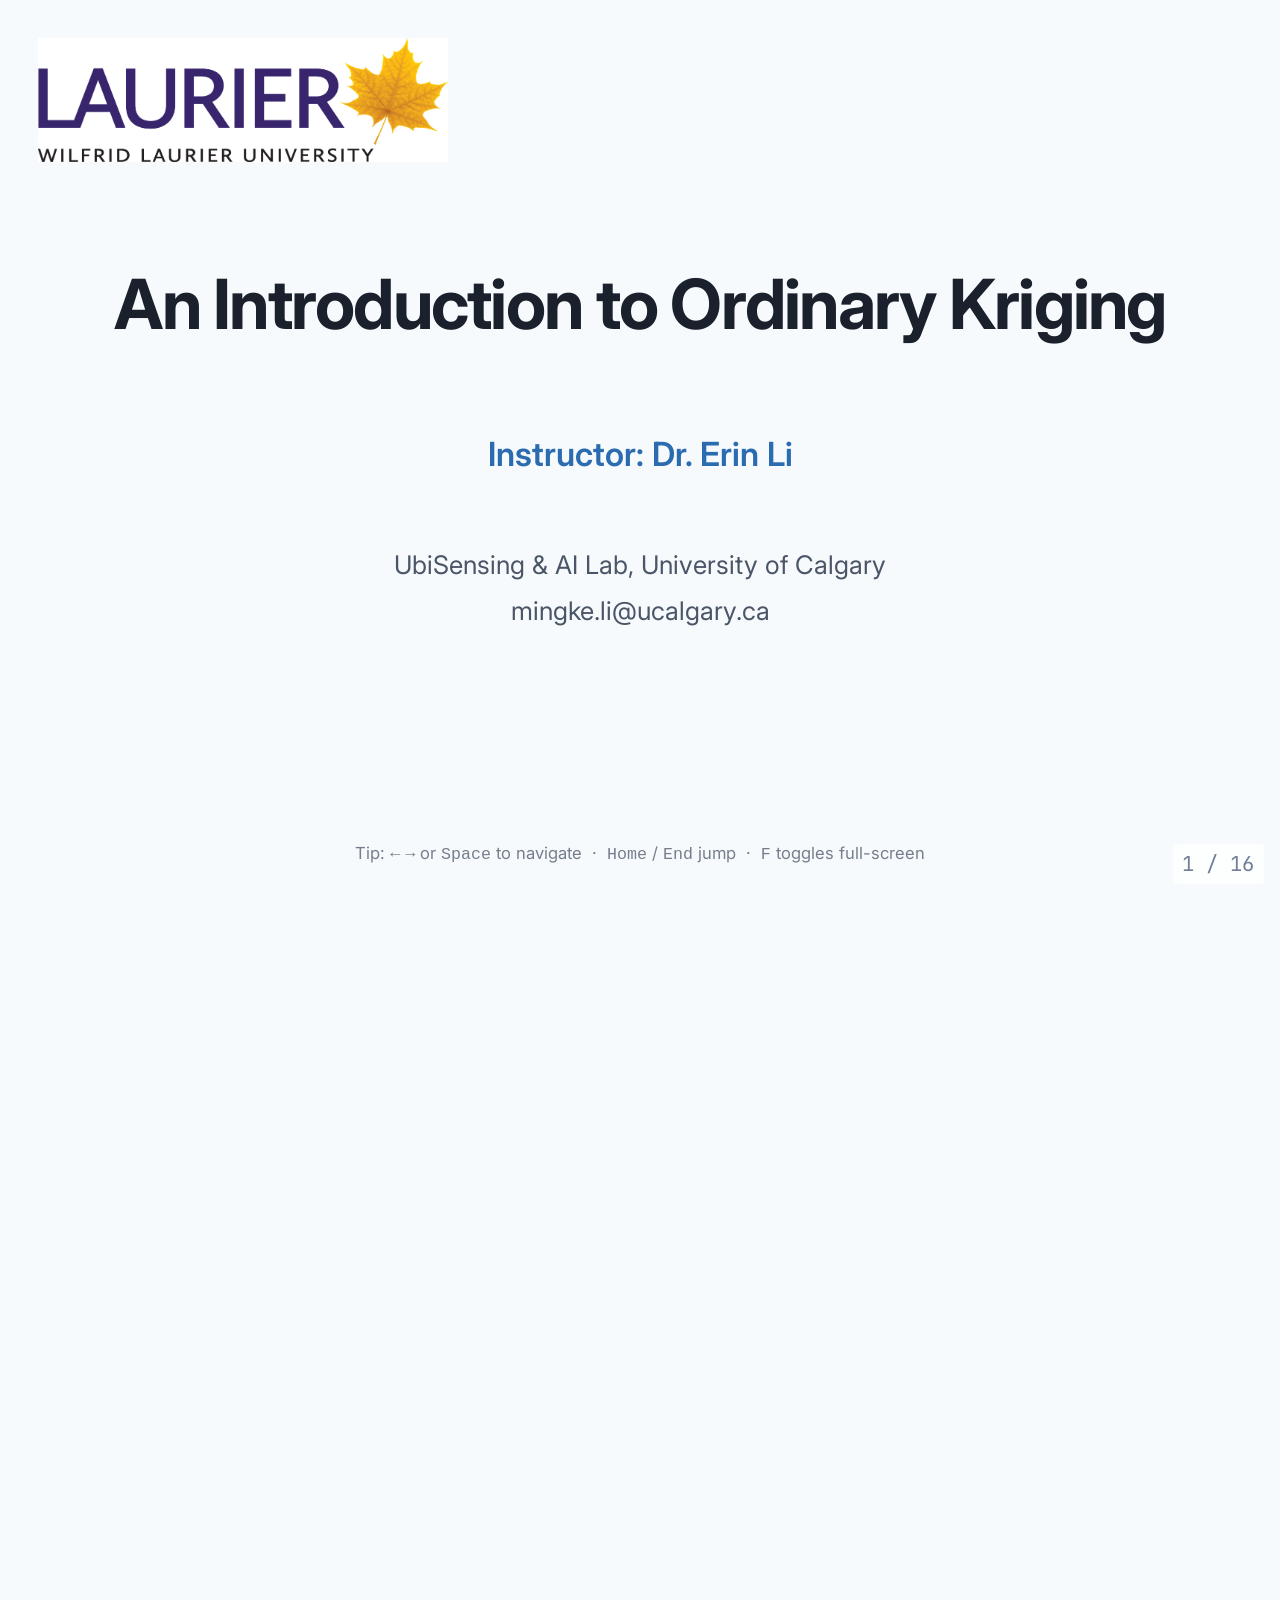
==== commit 7f1b32b6: "Title slide: add keyboard-shortcut tip line at bottom Co-Authored-By: Claude Opus 4.7 (1M context) <" ====
--- a/index.html
+++ b/index.html
@@ -179,6 +179,9 @@
         UbiSensing &amp; AI Lab, University of Calgary<br>
         mingke.li@ucalgary.ca
       </div>
+    </div>
+    <div class="reveal" style="position: absolute; bottom: clamp(1rem, 2.5vw, 2rem); left: 0; right: 0; text-align: center; font-size: clamp(0.95rem, 1.3vw, 1.2rem); color: var(--ink-soft); opacity: 0.75;">
+      Tip: <kbd>&larr;</kbd> <kbd>&rarr;</kbd> or <kbd>Space</kbd> to navigate &nbsp;&middot;&nbsp; <kbd>Home</kbd> / <kbd>End</kbd> jump &nbsp;&middot;&nbsp; <kbd>F</kbd> toggles full-screen
     </div>
   </section>
 
--- a/lib/theme.css
+++ b/lib/theme.css
@@ -24,7 +24,7 @@
   background: var(--paper-soft);
   color: var(--ink);
   font-family: 'Inter', sans-serif;
-  font-size: 17px;
+  font-size: 22px;
   line-height: 1.55;
   min-height: 100vh;
 }
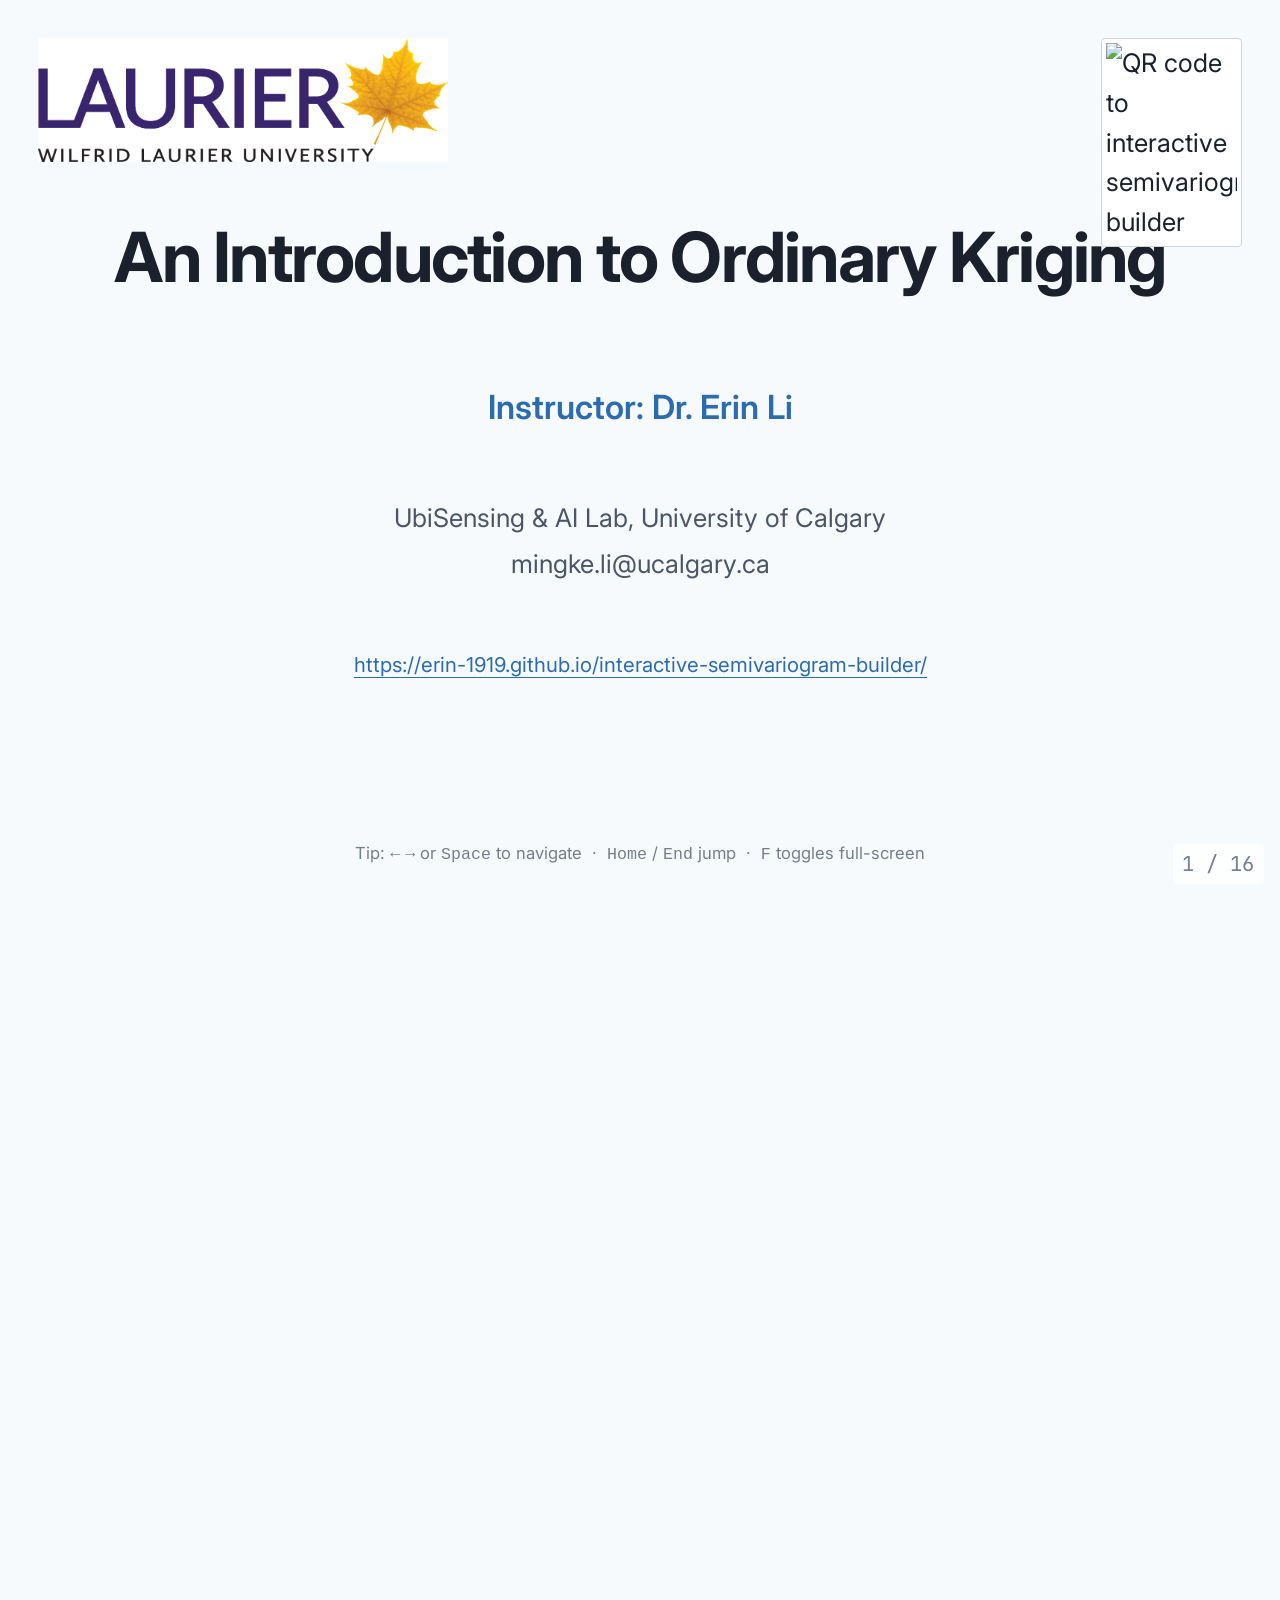
==== commit 22aeeb1d: "index.html: convert slide 5 to side-by-side with why-distance launch" ====
--- a/index.html
+++ b/index.html
@@ -179,7 +179,15 @@
         UbiSensing &amp; AI Lab, University of Calgary<br>
         mingke.li@ucalgary.ca
       </div>
-    </div>
+      <div class="reveal" style="margin-top: clamp(1.5rem, 3vw, 2.5rem); font-size: clamp(1.1rem, 1.6vw, 1.55rem);">
+        <a href="https://erin-1919.github.io/interactive-semivariogram-builder/" target="_blank" rel="noopener" style="color: var(--accent); text-decoration: none; border-bottom: 1px solid var(--accent);">
+          https://erin-1919.github.io/interactive-semivariogram-builder/
+        </a>
+      </div>
+    </div>
+    <img src="assets/img/site_qr.jpg" alt="QR code to interactive semivariogram builder"
+         class="reveal"
+         style="position: absolute; top: clamp(1.5rem, 3vw, 3rem); right: clamp(1.5rem, 3vw, 3rem); width: clamp(110px, 11vw, 170px); height: auto; z-index: 3; border: 1px solid var(--rule); border-radius: 4px; background: #fff; padding: 4px;">
     <div class="reveal" style="position: absolute; bottom: clamp(1rem, 2.5vw, 2rem); left: 0; right: 0; text-align: center; font-size: clamp(0.95rem, 1.3vw, 1.2rem); color: var(--ink-soft); opacity: 0.75;">
       Tip: <kbd>&larr;</kbd> <kbd>&rarr;</kbd> or <kbd>Space</kbd> to navigate &nbsp;&middot;&nbsp; <kbd>Home</kbd> / <kbd>End</kbd> jump &nbsp;&middot;&nbsp; <kbd>F</kbd> toggles full-screen
     </div>
@@ -251,10 +259,26 @@
   </section>
 
   <!-- Slide 5: Why Distance Alone Is Not Enough -->
-  <section class="slide" id="slide-5" style="padding: 1.5rem;">
-    <div class="slide-content" style="flex-direction: column; align-items: center; justify-content: flex-start; gap: 0.8rem; max-height: 100%;">
-      <h2 class="slide-heading reveal" style="text-align: center; width: 100%; flex: 0 0 auto;">Why distance alone is not enough</h2>
-      <img class="reveal" src="assets/img/slide05_why_not.png" alt="Distance vs. similarity counter-example" style="flex: 1 1 auto; min-height: 0; width: auto; max-width: 100%; height: 100%; object-fit: contain; border-radius: 8px;">
+  <section class="slide" id="slide-5">
+    <div class="slide-content" style="flex-direction: row; gap: 3rem; align-items: center;">
+      <div class="reveal" style="flex: 1.2; display: flex; justify-content: center;">
+        <img src="assets/img/slide05_why_not.png" alt="Distance vs. similarity counter-example"
+             style="width: 100%; max-height: 80vh; object-fit: contain; border-radius: 8px;">
+      </div>
+      <div style="flex: 1;">
+        <h2 class="slide-heading reveal">Why distance alone is not enough</h2>
+        <p class="reveal" style="font-size: var(--body-size); color: var(--ink-soft); margin-top: 1.2rem;">
+          Four scenarios, one lesson: two points the <strong style="color: var(--accent);">same distance apart</strong> can have wildly different values once you account for what is between them.
+        </p>
+        <p class="reveal" style="font-size: var(--body-size); color: var(--ink-soft); margin-top: 0.8rem;">
+          Try moving and rotating a fixed-length ruler over each scenario and watch the value difference change.
+        </p>
+        <div class="reveal" style="margin-top: 1.8rem;">
+          <a href="why_distance.html" target="_blank" rel="noopener" class="launch-button">
+            Launch why-distance explorer →
+          </a>
+        </div>
+      </div>
     </div>
   </section>
 
@@ -592,10 +616,28 @@
   <section class="slide" id="slide-14">
     <div class="slide-content">
       <h2 class="workflow-title reveal">Step-by-Step Ordinary Kriging Workflow</h2>
-      <h3 class="reveal step-sub">Steps 3 - 6. Overview</h3>
-      <div style="display: grid; grid-template-columns: 2.2fr 1fr; gap: 2rem; margin-top: 0.8rem; align-items: center;">
-        <div style="display: flex; flex-direction: column; gap: 0.6rem;">
-          <div class="reveal" style="padding: 0.7rem 1.1rem; background: var(--paper-soft); border-left: 4px solid var(--accent); border-radius: 4px;">
+      <h3 class="reveal step-sub">Steps 1 - 6. Overview</h3>
+      <div style="display: grid; grid-template-columns: 2.2fr 1fr; gap: 2rem; margin-top: 0.6rem; align-items: center;">
+        <div style="display: flex; flex-direction: column; gap: 0.45rem;">
+          <div class="reveal" style="padding: 0.55rem 1.1rem; background: var(--paper-soft); border-left: 4px solid var(--accent); border-radius: 4px;">
+            <div style="display: flex; justify-content: space-between; align-items: baseline; gap: 1rem;">
+              <div style="font-family: 'Inter', sans-serif; font-size: var(--h3-size); color: var(--accent); font-weight: 700;">Step 1. Exploratory Data Analysis</div>
+              <span style="font-size: var(--small-size); color: var(--accent); font-weight: 600; letter-spacing: 0.08em; text-transform: uppercase; white-space: nowrap;">Today</span>
+            </div>
+            <p style="font-size: var(--body-size); color: var(--ink-soft); margin: 0.3rem 0 0 0;">
+              Inspect the sample data for trends, outliers, and stationarity before any modeling.
+            </p>
+          </div>
+          <div class="reveal" style="padding: 0.55rem 1.1rem; background: var(--paper-soft); border-left: 4px solid var(--accent); border-radius: 4px;">
+            <div style="display: flex; justify-content: space-between; align-items: baseline; gap: 1rem;">
+              <div style="font-family: 'Inter', sans-serif; font-size: var(--h3-size); color: var(--accent); font-weight: 700;">Step 2. Compute the Empirical Semivariogram</div>
+              <span style="font-size: var(--small-size); color: var(--accent); font-weight: 600; letter-spacing: 0.08em; text-transform: uppercase; white-space: nowrap;">Today</span>
+            </div>
+            <p style="font-size: var(--body-size); color: var(--ink-soft); margin: 0.3rem 0 0 0;">
+              Bin sample pairs by separation distance and compute γ(h) to summarize spatial autocorrelation.
+            </p>
+          </div>
+          <div class="reveal" style="padding: 0.55rem 1.1rem; background: var(--paper-soft); border-left: 4px solid var(--accent); border-radius: 4px;">
             <div style="display: flex; justify-content: space-between; align-items: baseline; gap: 1rem;">
               <div style="font-family: 'Inter', sans-serif; font-size: var(--h3-size); color: var(--accent); font-weight: 700;">Step 3. Fit a Theoretical Semivariogram Model</div>
               <span style="font-size: var(--small-size); color: var(--accent); font-weight: 600; letter-spacing: 0.08em; text-transform: uppercase; white-space: nowrap;">Today</span>
@@ -604,7 +646,7 @@
               Fit a smooth, mathematically defined curve (Spherical / Exponential / Gaussian) through the empirical points.
             </p>
           </div>
-          <div class="reveal" style="padding: 0.7rem 1.1rem; background: var(--paper-soft); border-left: 4px solid var(--rule); border-radius: 4px; opacity: 0.85;">
+          <div class="reveal" style="padding: 0.55rem 1.1rem; background: var(--paper-soft); border-left: 4px solid var(--rule); border-radius: 4px; opacity: 0.85;">
             <div style="display: flex; justify-content: space-between; align-items: baseline; gap: 1rem;">
               <div style="font-family: 'Inter', sans-serif; font-size: var(--h3-size); color: var(--ink-soft); font-weight: 600;">Step 4. Build the Kriging Matrix and Solve Weights</div>
               <span style="font-size: var(--small-size); color: var(--ink-mute); font-weight: 600; letter-spacing: 0.08em; text-transform: uppercase; white-space: nowrap;">Next lecture</span>
@@ -613,7 +655,7 @@
               Plug the fitted model into a linear system and solve for the optimal weights at each prediction location.
             </p>
           </div>
-          <div class="reveal" style="padding: 0.7rem 1.1rem; background: var(--paper-soft); border-left: 4px solid var(--rule); border-radius: 4px; opacity: 0.85;">
+          <div class="reveal" style="padding: 0.55rem 1.1rem; background: var(--paper-soft); border-left: 4px solid var(--rule); border-radius: 4px; opacity: 0.85;">
             <div style="display: flex; justify-content: space-between; align-items: baseline; gap: 1rem;">
               <div style="font-family: 'Inter', sans-serif; font-size: var(--h3-size); color: var(--ink-soft); font-weight: 600;">Step 5. Prediction Surface Generation</div>
               <span style="font-size: var(--small-size); color: var(--ink-mute); font-weight: 600; letter-spacing: 0.08em; text-transform: uppercase; white-space: nowrap;">Next lecture</span>
@@ -622,7 +664,7 @@
               Apply the weights across the study area to produce a predicted-value map and an uncertainty map.
             </p>
           </div>
-          <div class="reveal" style="padding: 0.7rem 1.1rem; background: var(--paper-soft); border-left: 4px solid var(--rule); border-radius: 4px; opacity: 0.85;">
+          <div class="reveal" style="padding: 0.55rem 1.1rem; background: var(--paper-soft); border-left: 4px solid var(--rule); border-radius: 4px; opacity: 0.85;">
             <div style="display: flex; justify-content: space-between; align-items: baseline; gap: 1rem;">
               <div style="font-family: 'Inter', sans-serif; font-size: var(--h3-size); color: var(--ink-soft); font-weight: 600;">Step 6. Validation</div>
               <span style="font-size: var(--small-size); color: var(--ink-mute); font-weight: 600; letter-spacing: 0.08em; text-transform: uppercase; white-space: nowrap;">Next lecture</span>
@@ -640,8 +682,29 @@
     </div>
   </section>
 
-  <!-- Slide 15: Lab Assignment 6 + PDF button -->
+  <!-- Slide 15: Resources -->
   <section class="slide" id="slide-15">
+    <div class="slide-content">
+      <h2 class="slide-heading reveal" style="margin-bottom: 1rem;">Resources</h2>
+      <ul class="reveal" style="font-size: clamp(1.25rem, 1.65vw, 1.7rem); color: var(--ink); line-height: 1.55; margin: 0; padding-left: 2.2rem; list-style-position: outside;">
+        <li style="margin-bottom: 0.55rem;">Burrough, P. A., McDonnell, R. A., &amp; Lloyd, C. D. (2015). <em>Principles of Geographical Information Systems</em> (3rd ed.). Oxford University Press.</li>
+        <li style="margin-bottom: 0.55rem;">Cressie, N. A. C. (1993). <em>Statistics for Spatial Data</em> (rev. ed.). Wiley.</li>
+        <li style="margin-bottom: 0.55rem;">Isaaks, E. H., &amp; Srivastava, R. M. (1989). <em>An Introduction to Applied Geostatistics</em>. Oxford University Press.</li>
+        <li style="margin-bottom: 0.55rem;">Tobler, W. R. (1970). A computer movie simulating urban growth in the Detroit region. <em>Economic Geography, 46</em>(2), 234–240.</li>
+        <li>Webster, R., &amp; Oliver, M. A. (2007). <em>Geostatistics for Environmental Scientists</em> (2nd ed.). Wiley.</li>
+      </ul>
+
+      <div class="reveal" style="margin-top: 1.4rem; font-family: 'Inter', sans-serif; font-size: clamp(1.5rem, 2.1vw, 2rem); font-weight: 700; color: var(--accent);">Further reading:</div>
+      <ul class="reveal" style="font-size: clamp(1.25rem, 1.65vw, 1.7rem); color: var(--ink); line-height: 1.55; margin: 0.5rem 0 0 0; padding-left: 2.2rem; list-style-position: outside;">
+        <li style="margin-bottom: 0.55rem;">Li, J., &amp; Heap, A. D. (2008). A review of spatial interpolation methods for environmental scientists. <em>Geoscience Australia Record</em>, 2008/23.</li>
+        <li style="margin-bottom: 0.55rem;">Lu, G. Y., &amp; Wong, D. W. (2008). An adaptive inverse-distance weighting spatial interpolation technique. <em>Computers &amp; Geosciences, 34</em>(9), 1044–1055.</li>
+        <li>Zimmerman, D., Pavlik, C., Ruggles, A., &amp; Armstrong, M. P. (1999). Comparison of seven geostatistically based and inverse distance weighted interpolation methods for mapping soil properties. <em>Environmental Monitoring and Assessment, 53</em>(3), 337–348.</li>
+      </ul>
+    </div>
+  </section>
+
+  <!-- Slide 16: Lab Assignment 6 + PDF button -->
+  <section class="slide" id="slide-16">
     <div class="slide-content" style="align-items: center; text-align: center; justify-content: center;">
       <h2 class="reveal" style="font-family: 'Inter', sans-serif; font-weight: 700; font-size: clamp(3rem, 6vw, 5.5rem); color: var(--accent); margin: 0; letter-spacing: -0.025em;">
         Lab Assignment 6
@@ -655,27 +718,6 @@
           Open Lab Assignment 6 (PDF) →
         </a>
       </div>
-    </div>
-  </section>
-
-  <!-- Slide 16: Resources -->
-  <section class="slide" id="slide-16">
-    <div class="slide-content">
-      <h2 class="slide-heading reveal" style="margin-bottom: 1rem;">Resources</h2>
-      <ul class="reveal" style="font-size: clamp(1.25rem, 1.65vw, 1.7rem); color: var(--ink); line-height: 1.55; margin: 0; padding-left: 2.2rem; list-style-position: outside;">
-        <li style="margin-bottom: 0.55rem;">Burrough, P. A., McDonnell, R. A., &amp; Lloyd, C. D. (2015). <em>Principles of Geographical Information Systems</em> (3rd ed.). Oxford University Press.</li>
-        <li style="margin-bottom: 0.55rem;">Cressie, N. A. C. (1993). <em>Statistics for Spatial Data</em> (rev. ed.). Wiley.</li>
-        <li style="margin-bottom: 0.55rem;">Isaaks, E. H., &amp; Srivastava, R. M. (1989). <em>An Introduction to Applied Geostatistics</em>. Oxford University Press.</li>
-        <li style="margin-bottom: 0.55rem;">Tobler, W. R. (1970). A computer movie simulating urban growth in the Detroit region. <em>Economic Geography, 46</em>(2), 234–240.</li>
-        <li>Webster, R., &amp; Oliver, M. A. (2007). <em>Geostatistics for Environmental Scientists</em> (2nd ed.). Wiley.</li>
-      </ul>
-
-      <div class="reveal" style="margin-top: 1.4rem; font-family: 'Inter', sans-serif; font-size: clamp(1.5rem, 2.1vw, 2rem); font-weight: 700; color: var(--accent);">Further reading:</div>
-      <ul class="reveal" style="font-size: clamp(1.25rem, 1.65vw, 1.7rem); color: var(--ink); line-height: 1.55; margin: 0.5rem 0 0 0; padding-left: 2.2rem; list-style-position: outside;">
-        <li style="margin-bottom: 0.55rem;">Li, J., &amp; Heap, A. D. (2008). A review of spatial interpolation methods for environmental scientists. <em>Geoscience Australia Record</em>, 2008/23.</li>
-        <li style="margin-bottom: 0.55rem;">Lu, G. Y., &amp; Wong, D. W. (2008). An adaptive inverse-distance weighting spatial interpolation technique. <em>Computers &amp; Geosciences, 34</em>(9), 1044–1055.</li>
-        <li>Zimmerman, D., Pavlik, C., Ruggles, A., &amp; Armstrong, M. P. (1999). Comparison of seven geostatistically based and inverse distance weighted interpolation methods for mapping soil properties. <em>Environmental Monitoring and Assessment, 53</em>(3), 337–348.</li>
-      </ul>
     </div>
   </section>
 </div>
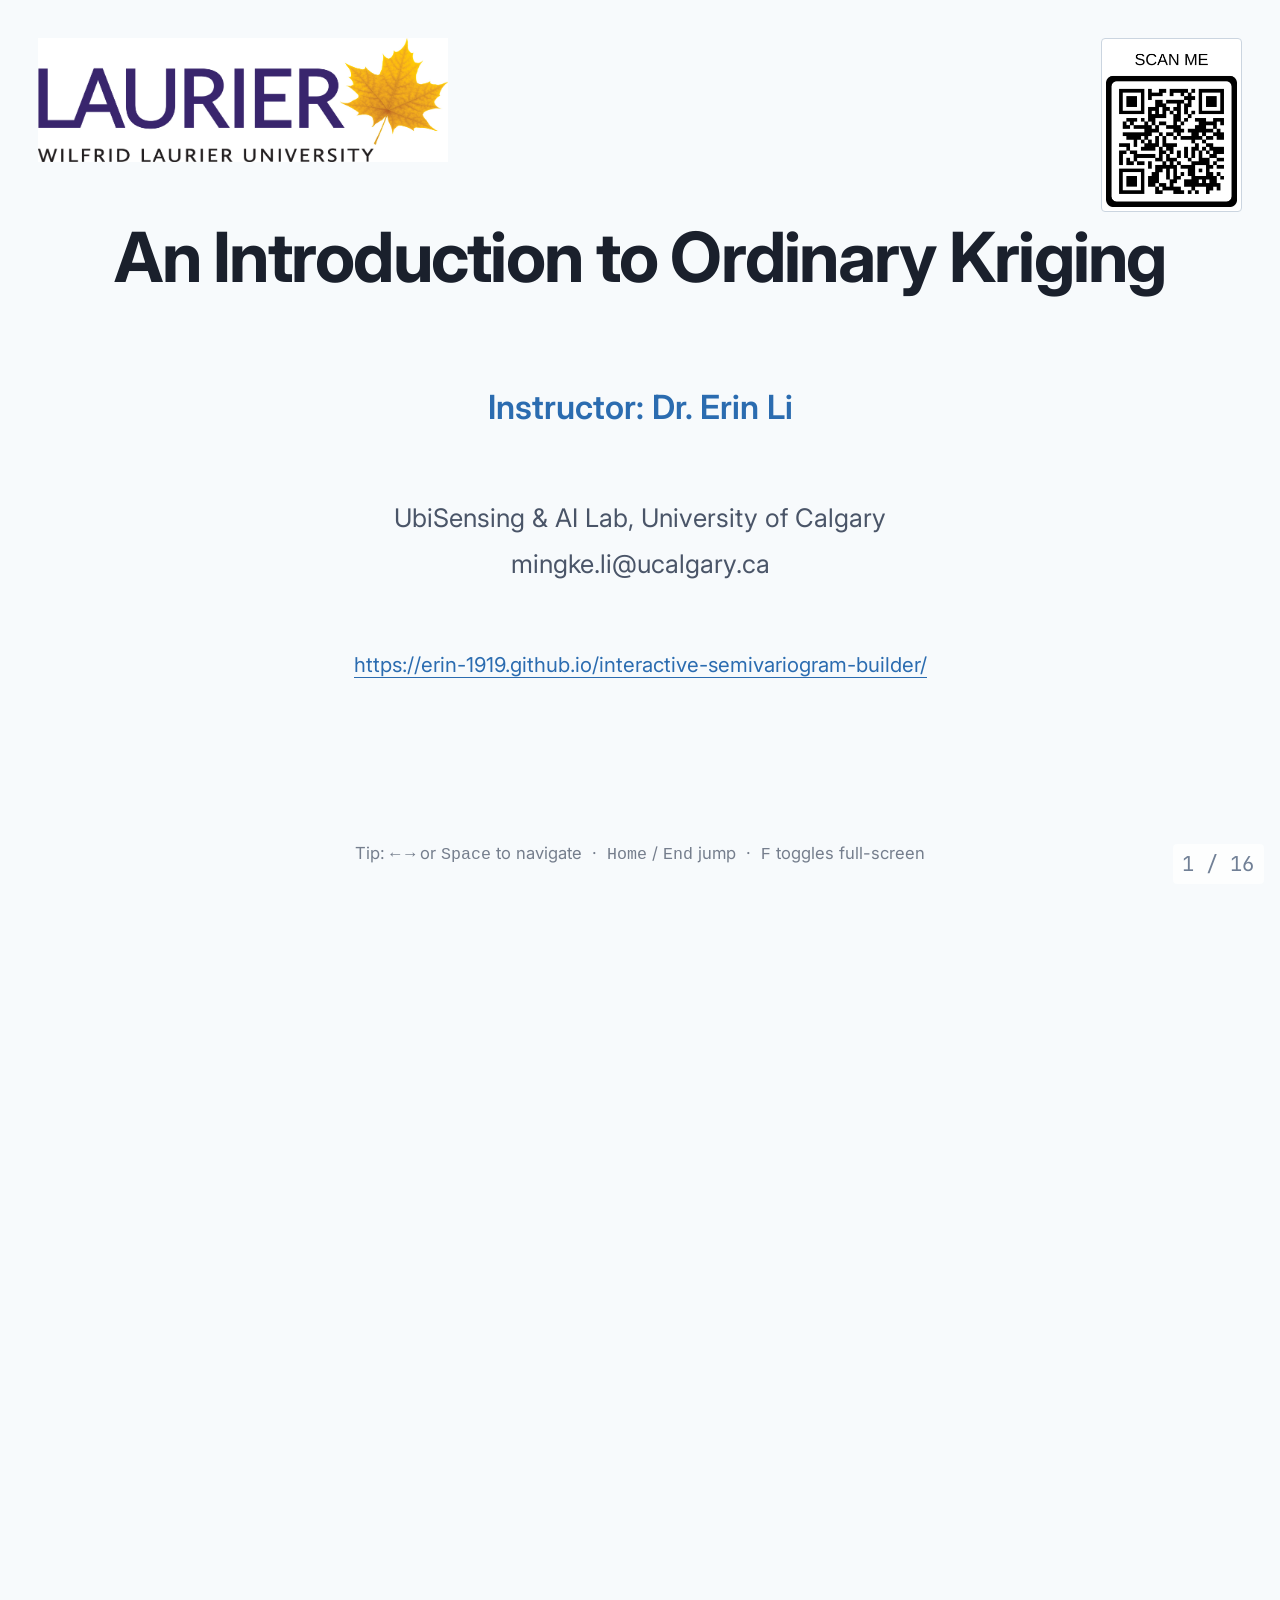
==== commit 69fe0ca2: "responsive: best-effort phone layout across deck and three apps All changes live inside @media (max-" ====
--- a/index.html
+++ b/index.html
@@ -108,6 +108,32 @@
   @media (prefers-reduced-motion: reduce) {
     html { scroll-behavior: auto; }
     .reveal { transition: opacity 0.2s ease; transform: none; }
+  }
+
+  /* Phone: let slides grow vertically, stack side-by-side content, drop scroll-snap.
+     Inline styles on .slide-content and inner grids are overridden with !important. */
+  @media (max-width: 700px) {
+    html { scroll-snap-type: none; }
+    .slide {
+      height: auto;
+      min-height: 100vh;
+      min-height: 100dvh;
+      padding: 1.5rem 1rem;
+      overflow: visible;
+    }
+    .slide-content,
+    .slide-content[style] {
+      flex-direction: column !important;
+      gap: 1.1rem !important;
+      max-height: none !important;
+      overflow: visible !important;
+    }
+    .slide [style*="grid-template-columns"] {
+      grid-template-columns: 1fr !important;
+      gap: 1.1rem !important;
+    }
+    .slide img { max-width: 100%; height: auto; }
+    .launch-button { font-size: 1.15rem; padding: 0.7rem 1.2rem; }
   }
 
   /* Launch button shared style */
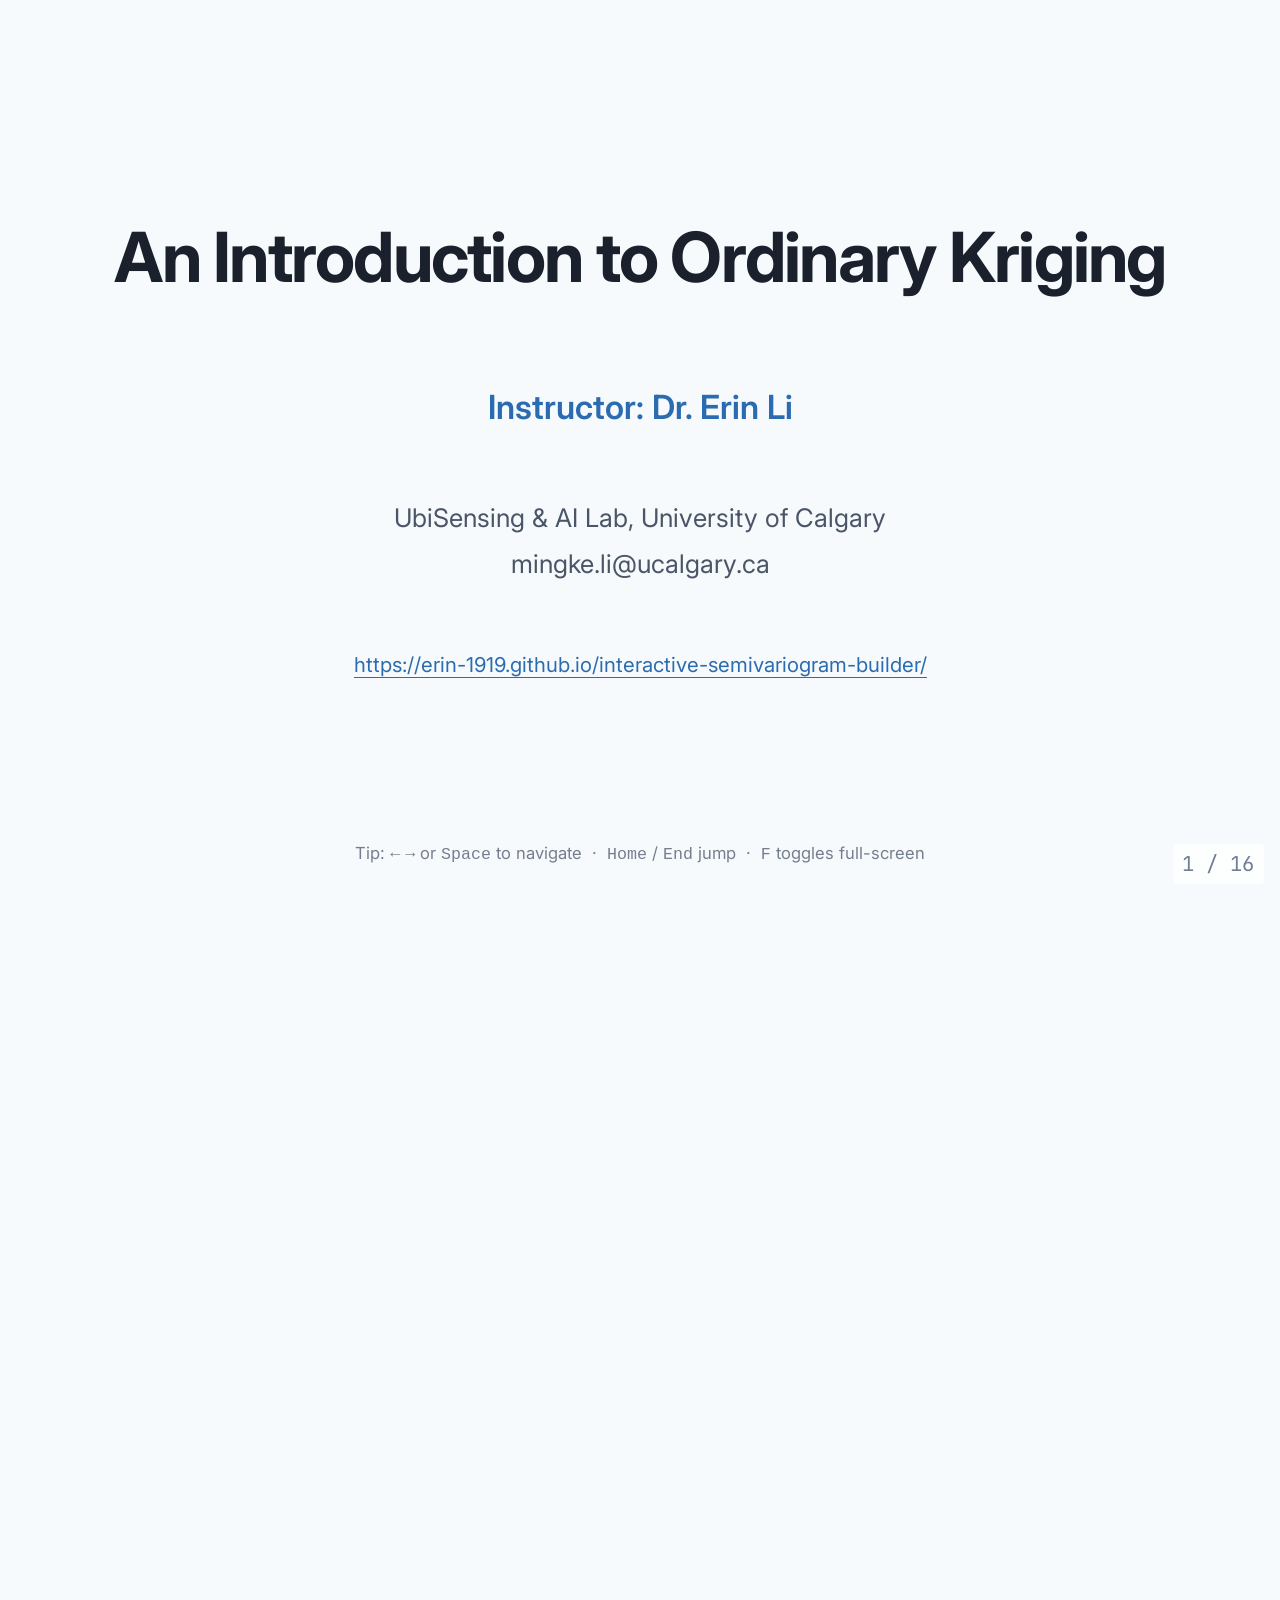
==== commit e639cb14: "slide 1: remove Laurier logo and site QR code from title page Co-Authored-By: Claude Opus 4.8 (1M co" ====
--- a/index.html
+++ b/index.html
@@ -191,9 +191,6 @@
   <!-- Slides will be added in tasks 11-21 below -->
   <!-- Slide 1: Title -->
   <section class="slide" id="slide-1">
-    <img src="assets/img/laurier_logo.jpg" alt="Wilfrid Laurier University"
-         class="reveal"
-         style="position: absolute; top: clamp(1.5rem, 3vw, 3rem); left: clamp(1.5rem, 3vw, 3rem); width: clamp(280px, 32vw, 520px); height: auto; z-index: 3;">
     <div class="slide-content" style="align-items: center; text-align: center; justify-content: center;">
       <h1 class="reveal" style="font-family: 'Inter', sans-serif; font-weight: 700; font-size: clamp(2.2rem, 5.4vw, 5.4rem); color: var(--ink); margin: 0; letter-spacing: -0.025em; text-align: center; line-height: 1.1;">
         An Introduction to Ordinary Kriging
@@ -211,9 +208,6 @@
         </a>
       </div>
     </div>
-    <img src="assets/img/site_qr.jpg" alt="QR code to interactive semivariogram builder"
-         class="reveal"
-         style="position: absolute; top: clamp(1.5rem, 3vw, 3rem); right: clamp(1.5rem, 3vw, 3rem); width: clamp(110px, 11vw, 170px); height: auto; z-index: 3; border: 1px solid var(--rule); border-radius: 4px; background: #fff; padding: 4px;">
     <div class="reveal" style="position: absolute; bottom: clamp(1rem, 2.5vw, 2rem); left: 0; right: 0; text-align: center; font-size: clamp(0.95rem, 1.3vw, 1.2rem); color: var(--ink-soft); opacity: 0.75;">
       Tip: <kbd>&larr;</kbd> <kbd>&rarr;</kbd> or <kbd>Space</kbd> to navigate &nbsp;&middot;&nbsp; <kbd>Home</kbd> / <kbd>End</kbd> jump &nbsp;&middot;&nbsp; <kbd>F</kbd> toggles full-screen
     </div>
@@ -262,10 +256,10 @@
         <p class="reveal" style="font-size: var(--body-size); color: var(--ink-soft); margin-top: 1.5rem;">
           <strong style="color: var(--accent);">Spatial interpolation</strong> is the process of predicting unknown values at unsampled locations based on measurements from known locations.
         </p>
-        <p class="reveal" style="font-size: var(--body-size); color: var(--ink-soft); margin-top: 1rem;">
+        <p class="reveal" style="font-size: var(--body-size); color: var(--ink-soft); margin-top: 1rem; margin-left: 2.5rem;">
           <strong style="color: var(--accent);">Deterministic interpolation</strong> estimates unknown values using mathematical rules based on nearby observations, relying on distance or smoothness assumptions.
         </p>
-        <div class="reveal" style="margin-top: 1.2rem;">
+        <div class="reveal" style="margin-top: 1.2rem; margin-left: 2.5rem;">
           <div style="font-family: 'Inter', sans-serif; font-size: var(--body-size); font-weight: 700; color: var(--ink);">Common Methods:</div>
           <ul style="font-size: var(--body-size); color: var(--ink); margin-top: 0.4rem;">
             <li>Nearest Neighbor</li>
@@ -442,7 +436,7 @@
               <td class="qt-why" style="padding: 0.7rem; color: var(--ink-soft); opacity: 0; visibility: hidden;">Binary variable rather than continuous</td>
             </tr>
             <tr data-row="4" style="border-bottom: 1px solid var(--rule-soft);">
-              <td style="padding: 0.7rem;">Soil nutrients in an agricultural field</td>
+              <td style="padding: 0.7rem;">Soil moisture in an agricultural field</td>
               <td class="qt-answer" style="padding: 0.7rem 1rem; color: #15803d; font-weight: 600; opacity: 0; visibility: hidden;">Yes</td>
               <td class="qt-why" style="padding: 0.7rem; color: var(--ink-soft); opacity: 0; visibility: hidden;">Continuous, spatially autocorrelated, local mean plausible</td>
             </tr>
